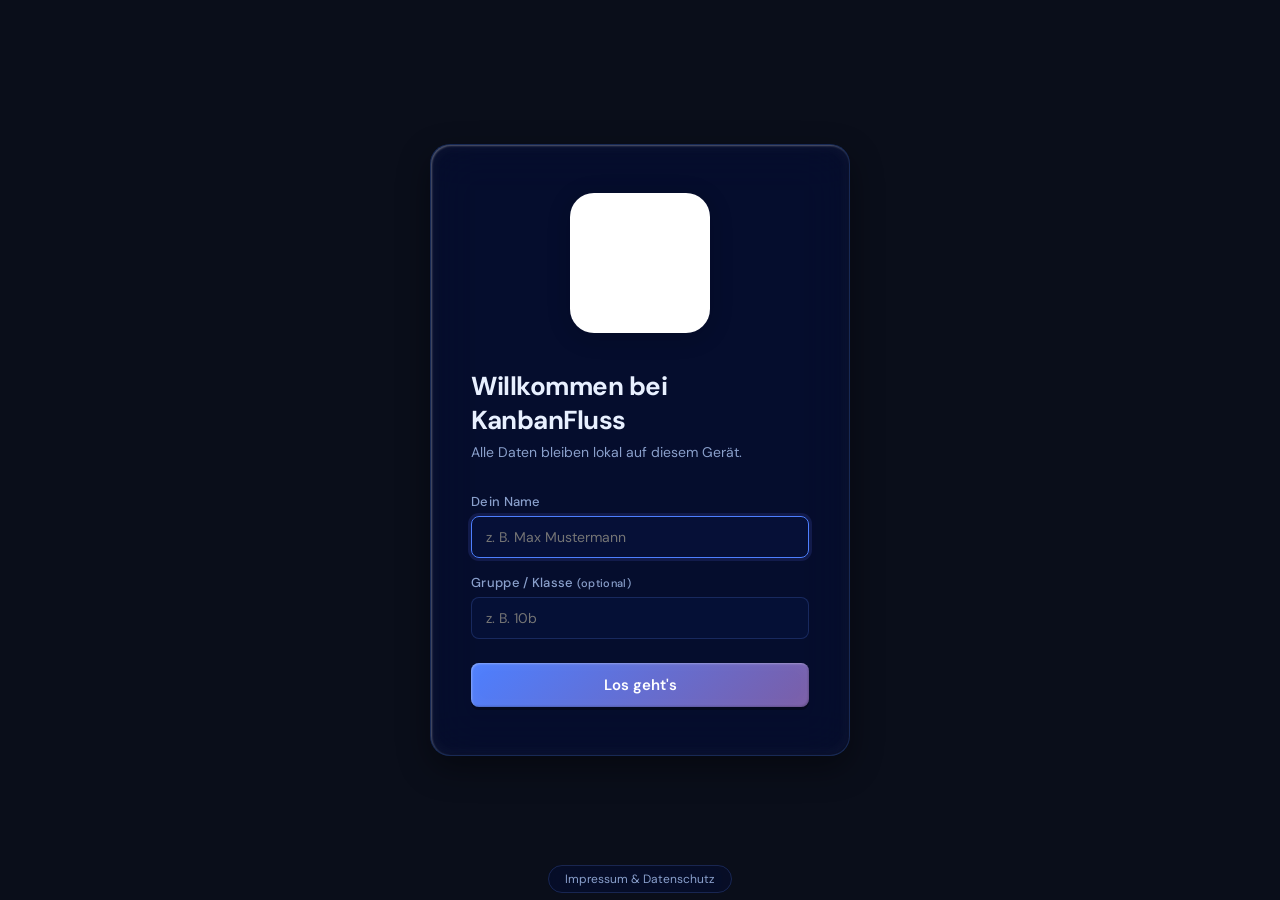
==== app.html @ 45185123 "Sidebar: INI herunterladen Button für Lehrer Löst das Problem dass der Download aus dem Firebase-Mod" ====
<!DOCTYPE html>
<html lang="de">
<head>
  <meta charset="UTF-8" />
  <meta name="viewport" content="width=device-width, initial-scale=1.0, maximum-scale=1.0, user-scalable=no"/>
  <title>KanbanFluss - Board</title>

  <link rel="icon" type="image/png" href="images/logo.png"/>
  
  <script src="fonts/lucide.min.js"></script>

  <link rel="stylesheet" href="style.css?v=15" />

<link rel="manifest" href="manifest.json">
  <meta name="theme-color" content="#0a0e1a">
  <meta name="mobile-web-app-capable" content="yes"> <meta name="apple-mobile-web-app-capable" content="yes"> <meta name="apple-mobile-web-app-status-bar-style" content="black-translucent">
  <meta name="apple-mobile-web-app-title" content="Kanban">
  <link rel="apple-touch-icon" href="images/logo.png">
  <script>
    if ('serviceWorker' in navigator) {
      window.addEventListener('load', () => {
        navigator.serviceWorker.register('sw.js').catch(err => console.log('SW Error:', err));
      });
    }
  </script>

</head>
  
<body>

<div id="bg-layer"></div>
<div id="bg-overlay"></div>

<div id="loading-screen" class="loading">
  <div class="spinner"></div>
  <span>Wird geladen…</span>
</div>

<!-- ── SCHÜLER-LOGIN-SCREEN ───────────────────────────── -->
<div id="student-auth-screen" style="display:none; position:fixed; inset:0; background:var(--bg-body); z-index:900; align-items:center; justify-content:center; padding:20px;">
  <div class="auth-box" style="max-width:420px;">
    <div class="auth-logo">
      <div style="background:#ffffff; border-radius:24px; width:100px; height:100px; display:flex; align-items:center; justify-content:center; box-shadow:0 4px 24px rgba(0,0,0,0.15);">
        <img src="images/logo.png" style="width:78px; height:78px; object-fit:contain;" alt="KanbanFluss" onerror="this.style.display='none';"/>
      </div>
    </div>

    <!-- Schritt 1: INI-Datei hochladen -->
    <div id="student-step-teacher" style="display:none;">
      <div class="auth-title" style="font-size:20px;">Lehrer-Datei laden</div>
      <div class="auth-subtitle" style="margin-bottom:20px;">Dein Lehrer hat dir eine <strong>.ini-Datei</strong> gegeben. Lade sie hier hoch:</div>
      <input type="file" id="ini-file-input" accept=".ini,.json" style="display:none;" onchange="loadIniFromFile(event)"/>
      <button class="btn btn-primary" onclick="document.getElementById('ini-file-input').click()" style="width:100%; padding:14px; font-size:15px;">
        📂 INI-Datei auswählen
      </button>
      <div id="ini-load-error" style="color:#ef4444; font-size:13px; margin-top:12px; min-height:18px;"></div>
      <div style="font-size:12px; color:var(--text-muted); margin-top:16px; line-height:1.5; text-align:center;">
        Noch keine INI-Datei? Bitte deinen Lehrer, eine zu erstellen.
      </div>
    </div>

    <!-- Schritt 2: Name + Passwort -->
    <div id="student-step-register" style="display:none;">
      <div class="auth-title" style="font-size:20px;">Anmelden</div>
      <div style="font-size:13px; color:var(--text-muted); margin-bottom:4px;">Lehrer: <strong id="student-teacher-label" style="color:var(--text);"></strong></div>
      <input type="hidden" id="student-teacher-hidden"/>
      <div style="background:rgba(239,68,68,0.1); border:1px solid rgba(239,68,68,0.3); border-radius:8px; padding:10px 12px; font-size:12px; color:#ef4444; margin:12px 0; line-height:1.5;">
        ⚠️ <strong>Merke dir dein Passwort!</strong> Ohne es kannst du deine gespeicherten Daten nicht mehr öffnen.
      </div>
      <div class="form-group">
        <label>Dein Name</label>
        <input type="text" id="student-reg-name" placeholder="Vor- und Nachname" autocomplete="name"/>
      </div>
      <div class="form-group">
        <label>Passwort wählen</label>
        <input type="password" id="student-reg-pw" placeholder="Mindestens 4 Zeichen"/>
      </div>
      <div class="form-group">
        <label>Passwort bestätigen</label>
        <input type="password" id="student-reg-pw2" placeholder="Passwort wiederholen"/>
      </div>
      <div id="student-reg-error" style="color:#ef4444; font-size:13px; min-height:18px; margin-bottom:8px;"></div>
      <button id="student-reg-submit" class="btn btn-primary" onclick="submitStudentRegister()" style="width:100%;">Anmelden</button>
      <button class="btn" onclick="showTeacherSelection ? showTeacherSelection() : location.reload()" style="width:100%; margin-top:8px; background:transparent; border:1px solid var(--border);">← Anderen Lehrer wählen</button>
    </div>

    <!-- Schritt 3: Wiederkehrender Schüler -->
    <div id="student-step-login" style="display:none;">
      <div class="auth-title" style="font-size:20px;">Willkommen zurück!</div>
      <div style="font-size:14px; color:var(--text); margin-bottom:4px;">👤 <strong id="student-login-username"></strong></div>
      <div style="font-size:13px; color:var(--text-muted); margin-bottom:16px;">Lehrer: <strong id="student-login-teacher" style="color:var(--text);"></strong></div>
      <div class="form-group">
        <label>Dein Passwort</label>
        <input type="password" id="student-login-pw" placeholder="Passwort eingeben"/>
      </div>
      <div id="student-login-error" style="color:#ef4444; font-size:13px; min-height:18px; margin-bottom:8px;"></div>
      <button id="student-login-submit" class="btn btn-primary" onclick="submitStudentLogin()" style="width:100%;">Anmelden</button>
      <button class="btn" onclick="resetStudentAuth()" style="width:100%; margin-top:8px; background:transparent; border:1px solid var(--border); font-size:12px; opacity:0.7;">Anderen Lehrer wählen / Neu anmelden</button>
    </div>
  </div>
</div>

<!-- ── PROFIL-EINGABE LEHRER (erster Start) ──────────── -->
<div id="auth-screen" style="display:none;">
  <div class="auth-box">
    <div class="auth-logo">
      <div style="background:#ffffff; border-radius:24px; width:140px; height:140px; display:flex; align-items:center; justify-content:center; box-shadow:0 4px 24px rgba(0,0,0,0.15);">
        <img src="images/logo.png" style="width:110px; height:110px; object-fit:contain;" alt="KanbanFluss" onerror="this.style.display='none';"/>
      </div>
    </div>
    <div class="auth-title">Willkommen bei KanbanFluss</div>
    <div class="auth-subtitle">Alle Daten bleiben lokal auf diesem Gerät.</div>
    <div class="error-msg" id="profile-error"></div>
    <div class="form-group">
      <label>Dein Name</label>
      <input type="text" id="profile-name" placeholder="z. B. Max Mustermann" autocomplete="name"/>
    </div>
    <div class="form-group">
      <label>Gruppe / Klasse <span style="color:var(--text-muted); font-size:11px;">(optional)</span></label>
      <input type="text" id="profile-group" placeholder="z. B. 10b"/>
    </div>
    <button class="btn btn-primary" onclick="saveProfile()" style="width:100%; margin-top:8px;">Los geht's</button>
  </div>
</div>

<div id="app-screen">
  <div class="sidebar-backdrop" id="sidebar-backdrop" onclick="closeSidebar()"></div>


  <div class="main-layout">
    <div class="sidebar" id="sidebar-el">
      <div class="sidebar-grip" id="sidebar-grip" onclick="toggleSidebar()" title="Sidebar ein-/ausblenden">
        <svg xmlns="http://www.w3.org/2000/svg" width="10" height="24" viewBox="0 0 10 24">
          <circle cx="5" cy="6" r="1.5" fill="rgba(80,100,160,0.7)"/>
          <circle cx="5" cy="12" r="1.5" fill="rgba(80,100,160,0.7)"/>
          <circle cx="5" cy="18" r="1.5" fill="rgba(80,100,160,0.7)"/>
        </svg>
      </div>

      <div class="sidebar-header">
  <div class="logo-section">
    <div class="logo-wrapper">
      <img src="images/logo.png" alt="Logo" onerror="this.style.display='none';"/>
    </div>
    <span class="sidebar-brand">KanbanFluss</span>
  </div>
  
  <div id="user-sidebar-info" onclick="openProfileEdit()" style="cursor: pointer; display: flex; align-items: center; gap: 10px; padding: 6px 8px; border-radius: 6px; transition: background 0.2s;" onmouseover="this.style.backgroundColor='var(--bg-hover)'" onmouseout="this.style.backgroundColor='transparent'">
  
  <i class="icon-user user-icon" style="flex-shrink: 0; font-size: 16px;"></i>
  
  <div style="display: flex; flex-direction: column; overflow: hidden; flex-grow: 1;">
    <span id="user-name-display" style="font-weight: 600; white-space: nowrap; overflow: hidden; text-overflow: ellipsis;">Lädt...</span>
    <span style="font-size: 11px; color: var(--text-muted); margin-top: 2px;">
      Gruppe: <span id="sidebar-user-group">...</span>
    </span>
    <span id="sidebar-role-badge" style="display:inline-block; margin-top:3px; font-size:10px; font-weight:700; letter-spacing:0.04em; padding:1px 7px; border-radius:20px; background:rgba(99,102,241,0.2); color:#818cf8; border:1px solid rgba(99,102,241,0.35);">Lehrkraft</span>
  </div>

  <i class="icon-edit" style="color: var(--text-muted); flex-shrink: 0; font-size: 12px;"></i>

</div>
</div>
      
      <div class="sidebar-boards-area">
        <div class="sidebar-section">
          <div class="sidebar-label">Meine Boards</div>
          <div id="boards-list"></div>
          <button class="btn-new-board" onclick="showNewBoard()">
            <svg xmlns="http://www.w3.org/2000/svg" width="14" height="14" viewBox="0 0 24 24" fill="none" stroke="currentColor" stroke-width="2" stroke-linecap="round" stroke-linejoin="round"><path d="M5 12h14"/><path d="M12 5v14"/></svg> Neues Board
          </button>
        </div>
      </div>

      <div class="sidebar-bottom">
        <div class="sidebar-divider-line"></div>
        <button class="sidebar-action-btn" onclick="toggleSettingsPanel()">
          <svg xmlns="http://www.w3.org/2000/svg" width="16" height="16" viewBox="0 0 24 24" fill="none" stroke="currentColor" stroke-width="2" stroke-linecap="round" stroke-linejoin="round"><rect width="18" height="18" x="3" y="3" rx="2"/><circle cx="9" cy="9" r="2"/><path d="m21 15-3.086-3.086a2 2 0 0 0-2.828 0L6 21"/></svg> Einstellungen
        </button>
        <button class="sidebar-action-btn" onclick="openHelp()">
          <svg xmlns="http://www.w3.org/2000/svg" width="16" height="16" viewBox="0 0 24 24" fill="none" stroke="currentColor" stroke-width="2" stroke-linecap="round" stroke-linejoin="round"><path d="M2 3h6a4 4 0 0 1 4 4v14a3 3 0 0 0-3-3H2z"/><path d="M22 3h-6a4 4 0 0 0-4 4v14a3 3 0 0 1 3-3h7z"/></svg> Hilfe
        </button>
        <button class="sidebar-action-btn" onclick="openAdminArea()" id="sidebar-admin-btn">
          <svg xmlns="http://www.w3.org/2000/svg" width="16" height="16" viewBox="0 0 24 24" fill="none" stroke="currentColor" stroke-width="2" stroke-linecap="round" stroke-linejoin="round"><path d="M20 13c0 5-3.5 7.5-7.66 8.95a1 1 0 0 1-.67-.01C7.5 20.5 4 18 4 13V6a1 1 0 0 1 1-1c2 0 4.5-1.2 6.24-2.72a1.17 1.17 0 0 1 1.52 0C14.51 3.81 17 5 19 5a1 1 0 0 1 1 1z"/></svg> Admin
        </button>
        <button class="sidebar-action-btn" onclick="document.getElementById('modal-create-ini').style.display='flex'" id="sidebar-ini-btn">
          🔑 Lehrer-INI erstellen
        </button>
        <button class="sidebar-action-btn" id="sidebar-load-ini-btn" onclick="loadTeacherIni()">
          📂 INI laden
        </button>
        <!-- Lehrer: Firebase-Aktionen -->
        <button class="sidebar-action-btn" id="sidebar-save-ini-btn" onclick="saveUpdatedIni()" style="display:none;">
          💾 INI herunterladen
        </button>
        <button class="sidebar-action-btn" id="sidebar-firebase-btn" onclick="document.getElementById('modal-firebase-login').style.display='flex'" style="display:none;">
          ☁️ Firebase verbinden
        </button>
        <button class="sidebar-action-btn" id="sidebar-get-boards-btn" onclick="loadStudentBoardsFromFirebase()" style="display:none;">
          📥 Schülerboards abrufen
        </button>
        <button class="sidebar-action-btn" id="sidebar-return-firebase-btn" onclick="returnBoardViaFirebase()" style="display:none;">
          📤 An Schüler zurückschicken
        </button>
        <button class="sidebar-action-btn" id="sidebar-return-to-student-btn" onclick="exportForStudent()" style="display:none;">
          💾 Als Datei zurückgeben
        </button>
        <!-- Schüler: Board senden -->
        <button class="sidebar-action-btn" id="sidebar-send-btn" onclick="sendBoardToTeacher()" style="display:none;">
          📤 An Lehrkraft senden
        </button>
        <div class="sidebar-divider-line"></div>
        <button class="sidebar-action-btn" onclick="openProfileEdit()">
          <svg xmlns="http://www.w3.org/2000/svg" width="16" height="16" viewBox="0 0 24 24" fill="none" stroke="currentColor" stroke-width="2" stroke-linecap="round" stroke-linejoin="round"><path d="M20 21v-2a4 4 0 0 0-4-4H8a4 4 0 0 0-4 4v2"/><circle cx="12" cy="7" r="4"/></svg> Profil bearbeiten
        </button>
        <button class="sidebar-action-btn" onclick="exportDataAsFile()">
          <svg xmlns="http://www.w3.org/2000/svg" width="16" height="16" viewBox="0 0 24 24" fill="none" stroke="currentColor" stroke-width="2" stroke-linecap="round" stroke-linejoin="round"><path d="M21 15v4a2 2 0 0 1-2 2H5a2 2 0 0 1-2-2v-4"/><polyline points="7 10 12 15 17 10"/><line x1="12" y1="15" x2="12" y2="3"/></svg> Speichern (.json)
        </button>
        <button class="sidebar-action-btn" onclick="document.getElementById('backup-file-input').click()" title="Backup wiederherstellen">
          <svg xmlns="http://www.w3.org/2000/svg" width="16" height="16" viewBox="0 0 24 24" fill="none" stroke="currentColor" stroke-width="2" stroke-linecap="round" stroke-linejoin="round"><path d="M21 15v4a2 2 0 0 1-2 2H5a2 2 0 0 1-2-2v-4"/><polyline points="17 8 12 3 7 8"/><line x1="12" y1="3" x2="12" y2="15"/></svg> Datei laden (.json)
        </button>
        <input type="file" id="backup-file-input" accept=".json,application/json" style="display:none;" onchange="importDataFromFile(event)"/>
        <div class="sidebar-divider-line"></div>
        <button class="sidebar-action-btn" id="sidebar-logout-btn" onclick="logoutUser()" style="color: var(--danger, #ef4444);">
          ← Abmelden
        </button>
      </div>
    </div>

    <div class="board-area" id="board-area">
      <div class="sidebar-grip" id="sidebar-grip" onclick="toggleSidebar()" title="Sidebar ein-/ausblenden">
        <svg xmlns="http://www.w3.org/2000/svg" width="10" height="24" viewBox="0 0 10 24">
          <circle cx="5" cy="6" r="1.5" fill="rgba(80,100,160,0.7)"/>
          <circle cx="5" cy="12" r="1.5" fill="rgba(80,100,160,0.7)"/>
          <circle cx="5" cy="18" r="1.5" fill="rgba(80,100,160,0.7)"/>
        </svg>
      </div>
      <div class="empty-state" id="empty-state">
        <div class="empty-icon">
          <img src="images/logo.png" alt="KanbanFluss" style="width:100%; height:100%; object-fit:contain;" onerror="this.style.display='none';"/>
        </div>
        <div class="empty-title">Willkommen bei KanbanFluss</div>
        <div class="empty-sub">Erstelle dein erstes Board und organisiere deine Aufgaben.</div>
        <button class="btn-create-first" onclick="showNewBoard()">Erstes Board erstellen</button>
      </div>
      <div id="board-content" style="display:none;">

        
       <div class="board-header" style="display:flex; align-items:center; gap:12px; flex-wrap:wrap;">
          <div class="board-title-display" id="board-title-display" onclick="editBoardName()" title="Klicken zum Bearbeiten"></div>
          <input type="text" id="board-title-input" class="board-title-input" style="display:none;" onblur="saveBoardName()" onkeydown="if(event.key === 'Enter') saveBoardName()" />

          <div style="flex:1;"></div>

        <button class="btn-circle" id="btn-aging-pause" onclick="toggleAgingPause()" data-tooltip="Aging pausieren">
  <i data-lucide="hourglass" id="aging-pause-icon" style="width:20px;height:20px;"></i>
</button>

         <button class="btn-circle" id="btn-undo" onclick="undoLastAction()" title="Nichts zum Rückgängigmachen">
  <svg xmlns="http://www.w3.org/2000/svg" width="20" height="20" viewBox="0 0 24 24" fill="none" stroke="currentColor" stroke-width="2" stroke-linecap="round" stroke-linejoin="round"><polyline points="1 4 1 10 7 10"/><path d="M3.51 15a9 9 0 1 0 2.13-9.36L1 10"/></svg>
</button>

          <button class="btn-circle" onclick="showAgenda()" data-tooltip="Agenda">
            <svg xmlns="http://www.w3.org/2000/svg" width="20" height="20" viewBox="0 0 24 24" fill="none" stroke="currentColor" stroke-width="2" stroke-linecap="round" stroke-linejoin="round"><rect width="18" height="18" x="3" y="4" rx="2"/><path d="M16 2v4"/><path d="M8 2v4"/><path d="M3 10h18"/><path d="M8 14h.01"/><path d="M12 14h.01"/><path d="M16 14h.01"/><path d="M8 18h.01"/><path d="M12 18h.01"/></svg>
          </button>
          
          <button class="btn-circle" onclick="showExport()" data-tooltip="Export">
            <svg xmlns="http://www.w3.org/2000/svg" width="20" height="20" viewBox="0 0 24 24" fill="none" stroke="currentColor" stroke-width="2" stroke-linecap="round" stroke-linejoin="round"><path d="M19 21H5a2 2 0 0 1-2-2V5a2 2 0 0 1 2-2h11l5 5v11a2 2 0 0 1-2 2z"/><polyline points="17 21 17 13 7 13 7 21"/><polyline points="7 3 7 8 15 8"/></svg>
          </button>
          
          <button class="btn-circle" onclick="showImport()" data-tooltip="Import">
  <i data-lucide="download"></i>
</button>
          
          <button class="btn-circle" onclick="showAiPrompt()" data-tooltip="KI-Assistent">
            <svg xmlns="http://www.w3.org/2000/svg" width="20" height="20" viewBox="0 0 24 24" fill="none" stroke="currentColor" stroke-width="2" stroke-linecap="round" stroke-linejoin="round"><path d="M12 8V4H8"/><rect width="16" height="12" x="4" y="8" rx="2"/><path d="M2 14h2"/><path d="M20 14h2"/><path d="M15 13v2"/><path d="M9 13v2"/></svg>
          </button>
        </div>

        
        <div class="columns-container" id="columns-container"></div>
      </div>
    </div>
  </div>
</div>

<div id="modal-new-board" class="modal-overlay" style="display:none;" onclick="closeModal('modal-new-board')">
  <div class="modal" onclick="event.stopPropagation()" style="max-width:480px;">
    <div style="display:flex; align-items:center; gap:8px; margin-bottom:24px;">
      <div class="wizard-step active" id="ws-1">1</div>
      <div class="wizard-line"></div>
      <div class="wizard-step" id="ws-2">2</div>
      <div class="wizard-line"></div>
      <div class="wizard-step" id="ws-3">3</div>
      <span style="margin-left:8px; font-size:13px; color:var(--text-muted);" id="wizard-label">Board benennen</span>
    </div>

    <div id="wizard-step-1">
      <div class="modal-title">Wie soll das Board heißen?</div>
      <div class="form-group" style="margin-top:16px;">
        <label>Board-Name</label>
        <input type="text" id="new-board-name" placeholder="z.B. Schulprojekt, Sprint 1, Privat…"/>
      </div>
      <div class="modal-actions">
        <button class="btn-sm btn-sm-ghost" onclick="closeModal('modal-new-board')">Abbrechen</button>
        <button class="btn-sm btn-sm-primary" onclick="wizardNext(2)">Weiter →</button>
      </div>
    </div>

    <div id="wizard-step-2" style="display:none;">
      <div class="modal-title">Wie viele Personen arbeiten mit?</div>
      <p style="font-size:13px; color:var(--text-muted); margin:8px 0 20px;">Das WIP-Limit wird automatisch berechnet.</p>
      <div class="member-count-grid" id="member-count-grid"></div>
      <div class="modal-actions">
        <button class="btn-sm btn-sm-ghost" onclick="wizardNext(1)">← Zurück</button>
        <button class="btn-sm btn-sm-primary" onclick="wizardNext(3)">Weiter →</button>
      </div>
    </div>

    <div id="wizard-step-3" style="display:none;">
      <div class="modal-title">Wie heißen die Teammitglieder?</div>
      <p style="font-size:13px; color:var(--text-muted); margin:8px 0 16px;">Nicknames oder Vornamen – wie ihr möchtet.</p>
      <div id="nickname-inputs"></div>
      <div class="modal-actions">
        <button class="btn-sm btn-sm-ghost" onclick="wizardNext(2)">← Zurück</button>
        <button class="btn-sm btn-sm-primary" onclick="createBoard()">Board erstellen ✓</button>
      </div>
    </div>
  </div>
</div>

<div id="modal-new-column" class="modal-overlay" style="display:none;" onclick="closeModal('modal-new-column')">
  <div class="modal" onclick="event.stopPropagation()">
    <div class="modal-title">Neue Spalte hinzufügen</div>
    <div class="form-group">
      <label>Spaltenname</label>
      <input type="text" id="new-column-name" placeholder="z.B. Offen, In Bearbeitung, Fertig…"/>
    </div>
    <div class="modal-actions">
      <button class="btn-sm btn-sm-ghost" onclick="closeModal('modal-new-column')">Abbrechen</button>
      <button class="btn-sm btn-sm-primary" onclick="createColumn()">Hinzufügen</button>
    </div>
  </div>
</div>

<div id="modal-edit-card" class="modal-overlay" style="display:none;" onclick="closeModal('modal-edit-card')">
  <div class="modal" onclick="event.stopPropagation()">
    <div class="modal-title">Karte bearbeiten</div>
    <input type="hidden" id="edit-card-id"/>
    <input type="hidden" id="edit-card-col"/>
    <div class="form-group">
      <label>Text</label>
      <textarea id="edit-card-text" class="add-card-textarea" rows="3"></textarea>
    </div>
    <div style="display:grid; grid-template-columns:1fr 1fr; gap:12px;">
      <div class="form-group">
        <label>Priorität</label>
        <select id="edit-card-priority" class="priority-select" style="width:100%">
          <option value="">Keine</option>
          <option value="hoch">🔴 Hoch</option>
          <option value="mittel">🟡 Mittel</option>
          <option value="niedrig">🟢 Niedrig</option>
        </select>
      </div>
      <div class="form-group">
        <label>Fälligkeitsdatum</label>
        <input type="date" id="edit-card-due" style="color-scheme:dark; width:100%;"/>
      </div>
    </div>
    <div class="form-group">
      <label>Zuweisen an</label>
      <select id="edit-card-assignee" class="priority-select" style="width:100%">
        <option value="">– Niemand –</option>
      </select>
    </div>
    <div class="modal-actions">
      <button class="btn-sm btn-sm-ghost" onclick="closeModal('modal-edit-card')">Abbrechen</button>
      <button class="btn-sm btn-sm-primary" onclick="saveEditCard()">Speichern</button>
    </div>
  </div>
</div>


  
<div id="modal-edit-board-meta" class="modal-overlay" style="display:none;" onclick="closeModal('modal-edit-board-meta')">
  <div class="modal" onclick="event.stopPropagation()">
    <div class="modal-title">Board-Einstellungen</div>
    
    <input type="hidden" id="edit-board-id" />

    <div class="form-group">
      <label>Board-Name</label>
      <input type="text" id="edit-board-name" style="width:100%; padding: 8px; border-radius: 4px; border: 1px solid var(--border); background: var(--bg-card); color: var(--text);" />
    </div>
    
    <div class="form-group">
      <label>Zugeordnete Lerngruppe (GroupID)</label>
      <input type="text" id="edit-board-group" style="width:100%; padding: 8px; border-radius: 4px; border: 1px solid var(--border); background: var(--bg-card); color: var(--text);" />
    </div>

    <div id="board-members-list" style="margin-bottom:12px;"></div>
    
    <div id="board-edit-error" style="color: #ef4444; font-size: 13px; margin-bottom: 10px;"></div>

    <div class="modal-actions">
      <button class="btn-sm btn-sm-ghost" onclick="closeModal('modal-edit-board-meta')">Abbrechen</button>
      <button class="btn-sm btn-sm-primary" onclick="saveBoardMeta()">Speichern</button>
    </div>
  </div>
</div>

<div id="modal-edit-profile" class="modal-overlay" style="display:none;" onclick="closeModal('modal-edit-profile')">
  <div class="modal" onclick="event.stopPropagation()">
    <div class="modal-title">Profil bearbeiten</div>
    
    <div class="form-group">
      <label>Name</label>
      <input type="text" id="profile-name" style="width:100%; padding: 8px; border-radius: 4px; border: 1px solid var(--border); background: var(--bg-card); color: var(--text);" />
    </div>
    
    <div class="form-group">
      <label>Lerngruppe (GroupID)</label>
      <input type="text" id="profile-group" style="width:100%; padding: 8px; border-radius: 4px; border: 1px solid var(--border); background: var(--bg-card); color: var(--text);" />
    </div>
    
    <div class="form-group">
      <label>E-Mail-Adresse (nicht änderbar)</label>
      <input type="email" id="profile-email" disabled style="width:100%; padding: 8px; border-radius: 4px; border: 1px solid var(--border); background: var(--bg-body); color: var(--text-muted); opacity: 0.7; cursor: not-allowed;" />
    </div>
    
    <div id="profile-error" style="color: #ef4444; font-size: 13px; margin-bottom: 10px;"></div>

    <div class="modal-actions">
      <button class="btn-sm btn-sm-ghost" onclick="closeModal('modal-edit-profile')">Abbrechen</button>
      <button class="btn-sm btn-sm-primary" onclick="saveProfile()">Speichern</button>
    </div>
  </div>
</div>
  
<div id="settings-panel" style="display:none;">
  <div class="settings-overlay" onclick="toggleSettingsPanel()"></div>
  <div class="settings-drawer">
    <div class="settings-header">
      <span class="settings-title" style="display:flex;align-items:center;gap:8px;">
        <svg xmlns="http://www.w3.org/2000/svg" width="16" height="16" viewBox="0 0 24 24" fill="none" stroke="currentColor" stroke-width="2" stroke-linecap="round" stroke-linejoin="round"><rect width="18" height="18" x="3" y="3" rx="2"/><circle cx="9" cy="9" r="2"/><path d="m21 15-3.086-3.086a2 2 0 0 0-2.828 0L6 21"/></svg> 
        Einstellungen
      </span>
      <button class="settings-close" onclick="toggleSettingsPanel()">✕</button>
    </div>

    <div class="settings-body">
      <div class="settings-label">Erscheinungsbild</div>
      <div style="display:flex; gap:10px; margin-bottom:20px;">
        <button id="btn-theme-dark" class="btn-sm btn-sm-primary" style="flex:1; display:flex; align-items:center; justify-content:center; gap:6px;" onclick="setTheme('dark')">
          <svg xmlns="http://www.w3.org/2000/svg" width="16" height="16" viewBox="0 0 24 24" fill="none" stroke="currentColor" stroke-width="2" stroke-linecap="round" stroke-linejoin="round"><path d="M12 3a6 6 0 0 0 9 9 9 9 0 1 1-9-9Z"/></svg> Dunkel
        </button>
        <button id="btn-theme-light" class="btn-sm btn-sm-ghost" style="flex:1; display:flex; align-items:center; justify-content:center; gap:6px;" onclick="setTheme('light')">
          <svg xmlns="http://www.w3.org/2000/svg" width="16" height="16" viewBox="0 0 24 24" fill="none" stroke="currentColor" stroke-width="2" stroke-linecap="round" stroke-linejoin="round"><circle cx="12" cy="12" r="4"/><path d="M12 2v2"/><path d="M12 20v2"/><path d="m4.93 4.93 1.41 1.41"/><path d="m17.66 17.66 1.41 1.41"/><path d="M2 12h2"/><path d="M20 12h2"/><path d="m6.34 17.66-1.41 1.41"/><path d="m19.07 4.93-1.41 1.41"/></svg> Hell
        </button>
      </div>

      <div class="settings-label">Panel-Transparenz</div>
      <div style="display:flex; align-items:center; gap:12px; margin-bottom:20px;">
        <span style="font-size:12px;color:var(--text-muted);">Transparent</span>
        <input type="range" id="overlay-slider" min="20" max="95" step="5" value="72" style="flex:1; accent-color: var(--accent); cursor:pointer;" oninput="setOverlay(this.value)"/>
        <span style="font-size:12px;color:var(--text-muted);">Undurchsichtig</span>
      </div>

      <div class="settings-label">Voreinstellungen</div>
      <div class="bg-presets" id="bg-presets">
        <div class="bg-preset active" data-bg="" style="background: linear-gradient(135deg,#0a0e1a,#1a2a6c);" onclick="setBg('')">
          <span>Standard</span>
        </div>
      </div>
      <div class="settings-label" style="margin-top:20px;" id="img-thumbnails-label">Hintergrundbilder (H1–H20)</div>
      <div class="bg-presets" id="custom-images-list"></div>
    </div>
  </div>
</div>
  
<div id="app-footer" style="position: fixed; bottom: 12px; left: 50%; transform: translateX(-50%); z-index: 10; pointer-events: none;">
  <span class="app-footer-pill">
    <a onclick="openLegal()" class="app-footer-link">Impressum &amp; Datenschutz</a>
  </span>
</div>

<div id="modal-legal" class="modal-overlay" style="display:none;" onclick="closeModal('modal-legal')">
  <div class="modal" onclick="event.stopPropagation()" style="max-width:620px; max-height:80vh; overflow-y:auto;">
    <div style="display:flex; gap:12px; margin-bottom:24px;">
      <button id="tab-impressum" class="btn-sm btn-sm-primary" onclick="showLegalTab('impressum')">Impressum</button>
      <button id="tab-datenschutz" class="btn-sm btn-sm-ghost" onclick="showLegalTab('datenschutz')">Datenschutzerklärung</button>
    </div>
    <div id="legal-impressum">
      <h2 style="font-size:18px; font-weight:700; margin-bottom:16px;">Impressum</h2>
      <p style="font-size:13px; line-height:1.7; color:var(--text-muted);">
        <strong style="color:var(--text);">Angaben gemäß § 5 TMG</strong><br><br>
        <strong style="color:var(--text);">Betreiber</strong><br>
        Claus Unterberg<br>
        c/o Gymnasium Thomaeum Kempen<br>
        Am Gymnasium 4<br>
        47906 Kempen<br><br>
        <strong style="color:var(--text);">Kontakt</strong><br>
        E-Mail: claus.unterberg@thomaeum.de<br><br>
        <strong style="color:var(--text);">Verantwortlich für den Inhalt nach § 55 Abs. 2 RStV</strong><br>
        Claus Unterberg, Am Gymnasium 4, 47906 Kempen<br><br>
        <strong style="color:var(--text);">Haftungsausschluss</strong><br>
        Die Inhalte dieser App wurden mit größtmöglicher Sorgfalt erstellt. Für die Richtigkeit, Vollständigkeit und Aktualität der Inhalte kann jedoch keine Gewähr übernommen werden. Als Diensteanbieter bin ich gemäß § 7 Abs.1 TMG für eigene Inhalte auf diesen Seiten nach den allgemeinen Gesetzen verantwortlich.<br><br>
        <strong style="color:var(--text);">Hosting</strong><br>
        Diese App wird über GitHub Pages (GitHub Inc., 88 Colin P Kelly Jr St, San Francisco, CA 94107, USA) bereitgestellt. Die Datenbankdienste werden über Google Firebase (Google Ireland Limited, Gordon House, Barrow Street, Dublin 4, Irland) betrieben.
      </p>
    </div>
    <div id="legal-datenschutz" style="display:none;">
      <h2 style="font-size:18px; font-weight:700; margin-bottom:16px;">Datenschutzerklärung</h2>
      <div style="font-size:13px; line-height:1.7; color:var(--text-muted);">
        <strong style="color:var(--text);">1. Verantwortlicher</strong><br>
        Claus Unterberg, Am Gymnasium 4, 47906 Kempen<br>
        E-Mail: claus.unterberg@thomaeum.de<br><br>

        <strong style="color:var(--text);">2. Erhobene Daten</strong><br>
        Bei der Registrierung und Nutzung dieser App werden folgende personenbezogene Daten erhoben und verarbeitet:<br>
        – Name (freiwillige Angabe bei der Registrierung)<br>
        – E-Mail-Adresse (erforderlich für die Registrierung)<br>
        – Von Nutzern erstellte Inhalte (Board-Namen, Kartentexte, Aufgaben)<br>
        – Zeitstempel der Erstellung und Bearbeitung von Inhalten<br><br>

        <strong style="color:var(--text);">3. Zweck der Datenverarbeitung</strong><br>
        Die erhobenen Daten werden ausschließlich zur Bereitstellung der Kanban-App-Funktionalität verwendet. Eine Weitergabe an Dritte erfolgt nicht, außer an die nachfolgend genannten Dienstleister.<br><br>

        <strong style="color:var(--text);">3a. Administrator-Zugriff</strong><br>
        Der Betreiber dieser App verfügt über einen passwortgeschützten Administrator-Bereich. Im Rahmen dieser Funktion hat der Administrator die technische Möglichkeit, <strong style="color:var(--text);">alle Boards und Aufgaben aller registrierten Nutzer einzusehen</strong>, unabhängig davon, welchem Nutzer diese Inhalte gehören. Dies dient ausschließlich der Verwaltung der Plattform sowie der Moderation von Inhalten. Eine darüber hinausgehende Nutzung oder Weitergabe dieser Daten findet nicht statt. Nutzer werden durch einen entsprechenden Hinweis im Nutzerhandbuch sowie in dieser Datenschutzerklärung über diese Möglichkeit informiert.<br><br>

        <strong style="color:var(--text);">4. Dienstleister und Datenübertragung</strong><br>
        <em style="color:var(--text);">Google Firebase (Authentifizierung und Datenbank)</em><br>
        Zur Benutzeranmeldung und Datenspeicherung wird Google Firebase verwendet. Anbieter ist Google Ireland Limited, Gordon House, Barrow Street, Dublin 4, Irland. Die Datenverarbeitung erfolgt auf Servern in der EU (Frankfurt). Google Firebase ist nach dem EU-US Data Privacy Framework zertifiziert. Weitere Informationen: <a href="https://firebase.google.com/support/privacy" target="_blank" style="color:var(--accent);">firebase.google.com/support/privacy</a><br><br>
        <em style="color:var(--text);">GitHub Pages (Hosting)</em><br>
        Das Hosting erfolgt über GitHub Pages (GitHub Inc., San Francisco, USA). GitHub kann dabei technische Zugriffsdaten (IP-Adresse, Zeitpunkt des Zugriffs) erfassen. Weitere Informationen: <a href="https://docs.github.com/en/pages/getting-started-with-github-pages/about-github-pages#data-collection" target="_blank" style="color:var(--accent);">GitHub Pages Datenschutz</a><br><br>

        <strong style="color:var(--text);">5. Speicherdauer</strong><br>
        Personenbezogene Daten werden gespeichert, solange ein Nutzerkonto besteht. Nach Löschung des Kontos werden alle zugehörigen Daten innerhalb von 30 Tagen entfernt.<br><br>

        <strong style="color:var(--text);">6. Rechte der betroffenen Personen</strong><br>
        Gemäß DSGVO haben Nutzer folgende Rechte:<br>
        – Recht auf Auskunft (Art. 15 DSGVO)<br>
        – Recht auf Berichtigung (Art. 16 DSGVO)<br>
        – Recht auf Löschung (Art. 17 DSGVO)<br>
        – Recht auf Einschränkung der Verarbeitung (Art. 18 DSGVO)<br>
        – Recht auf Datenübertragbarkeit (Art. 20 DSGVO)<br>
        – Widerspruchsrecht (Art. 21 DSGVO)<br><br>
        Zur Ausübung dieser Rechte wende dich an: claus.unterberg@thomaeum.de<br><br>

        <strong style="color:var(--text);">7. Beschwerderecht</strong><br>
        Du hast das Recht, dich bei der zuständigen Aufsichtsbehörde zu beschweren. In NRW ist dies der Landesbeauftragte für Datenschutz und Informationsfreiheit (LDI NRW), Postfach 20 04 44, 40102 Düsseldorf.<br><br>

        <strong style="color:var(--text);">8. Cookies und lokale Speicherung</strong><br>
        Diese App verwendet keinen Cookies zu Tracking-Zwecken. Es wird ausschließlich der lokale Browserspeicher (localStorage) genutzt, um Benutzereinstellungen (Hintergrundbild, Transparenz) zu speichern. Diese Daten verlassen das Gerät nicht.<br><br>

        <strong style="color:var(--text);">Stand:</strong> März 2026
      </div>
    </div>
    <div class="modal-actions">
      <button class="btn-sm btn-sm-ghost" onclick="closeModal('modal-legal')">Schließen</button>
    </div>
  </div>
</div>

<div id="modal-help" class="modal-overlay" style="display:none;" onclick="closeModal('modal-help')">
  <div class="modal" onclick="event.stopPropagation()" style="max-width:660px; max-height:85vh; overflow-y:auto; position:relative;">
    
    <button class="btn-sm btn-sm-ghost" style="position:sticky; top:0; right:0; float:right; background:var(--bg-card); z-index:10;" onclick="closeModal('modal-help')">✕ Schließen</button>
    <div style="clear:both;"></div>

    <div id="help-content-container"></div>
    
  </div>
</div>

<div id="modal-admin-login" class="modal-overlay" style="display:none;" onclick="closeModal('modal-admin-login')">
  <div class="modal" onclick="event.stopPropagation()" style="max-width:400px; background:rgba(var(--panel-rgb),0.85); backdrop-filter:blur(28px); -webkit-backdrop-filter:blur(28px); border:1px solid rgba(100,160,255,0.25); box-shadow:0 8px 40px rgba(0,0,20,0.6);">
    <div style="text-align:center; margin-bottom:20px;">
      <div style="margin-bottom:12px; display:flex; justify-content:center;">
        <div style="background:var(--surface2);backdrop-filter:blur(12px);border:1px solid rgba(100,160,255,0.25);border-radius:16px;padding:16px;display:inline-flex;">
          <svg width="32" height="32" viewBox="0 0 24 24" fill="none" stroke="var(--text)" stroke-width="1.5" stroke-linecap="round" stroke-linejoin="round"><path d="M20 13c0 5-3.5 7.5-7.66 8.95a1 1 0 0 1-.67-.01C7.5 20.5 4 18 4 13V6a1 1 0 0 1 1-1c2 0 4.5-1.2 6.24-2.72a1.17 1.17 0 0 1 1.52 0C14.51 3.81 17 5 19 5a1 1 0 0 1 1 1z"/></svg>
        </div>
      </div>
      <div class="modal-title" style="margin-bottom:4px;">Administrator-Bereich</div>
      <div style="font-size:13px; color:var(--text-muted);">Bitte Admin-Passwort eingeben</div>
    </div>
    <div class="error-msg" id="admin-login-error"></div>
    <div class="form-group">
      <label>Admin-Passwort</label>
      <input type="password" id="admin-password-input" placeholder="••••••••"/>
    </div>
    <div class="modal-actions">
      <button class="btn-sm btn-sm-ghost" onclick="closeModal('modal-admin-login')">Abbrechen</button>
      <button class="btn-sm btn-sm-primary" onclick="doAdminLogin()">Einloggen</button>
    </div>
  </div>
</div>

<div id="modal-admin-setup" class="modal-overlay" style="display:none;" onclick="closeModal('modal-admin-setup')">
  <div class="modal" onclick="event.stopPropagation()" style="max-width:400px; background:rgba(var(--panel-rgb),0.85); backdrop-filter:blur(28px); -webkit-backdrop-filter:blur(28px); border:1px solid rgba(100,160,255,0.25); box-shadow:0 8px 40px rgba(0,0,20,0.6);">
    <div style="text-align:center; margin-bottom:20px;">
      <div style="margin-bottom:12px; display:flex; justify-content:center;">
        <div style="background:var(--surface2);backdrop-filter:blur(12px);border:1px solid rgba(100,160,255,0.25);border-radius:16px;padding:16px;display:inline-flex;">
          <svg width="32" height="32" viewBox="0 0 24 24" fill="none" stroke="var(--text)" stroke-width="1.5" stroke-linecap="round" stroke-linejoin="round"><rect width="18" height="11" x="3" y="11" rx="2"/><path d="M7 11V7a5 5 0 0 1 10 0v4"/></svg>
        </div>
      </div>
      <div class="modal-title" style="margin-bottom:4px;">Admin-Passwort festlegen</div>
      <div style="font-size:13px; color:var(--text-muted);">Noch kein Admin-Passwort gesetzt. Lege jetzt eines fest.</div>
    </div>
    <div class="form-group">
      <label>Neues Admin-Passwort</label>
      <input type="password" id="admin-setup-pw1" placeholder="Min. 6 Zeichen"/>
    </div>
    <div class="form-group">
      <label>Passwort wiederholen</label>
      <input type="password" id="admin-setup-pw2" placeholder="Wiederholen"/>
    </div>
    <div class="error-msg" id="admin-setup-error"></div>
    <div class="modal-actions">
      <button class="btn-sm btn-sm-ghost" onclick="closeModal('modal-admin-setup')">Abbrechen</button>
      <button class="btn-sm btn-sm-primary" onclick="doAdminSetup()">Passwort speichern</button>
    </div>
  </div>
</div>

<div id="admin-panel" style="display:none;">
  <div class="settings-overlay" onclick="closeAdminPanel()"></div>
  <div class="settings-drawer" style="width:420px;">
    
    <div class="settings-header">
      <span class="settings-title" style="display:flex;align-items:center;gap:8px;">
        <svg xmlns="http://www.w3.org/2000/svg" width="16" height="16" viewBox="0 0 24 24" fill="none" stroke="currentColor" stroke-width="2" stroke-linecap="round" stroke-linejoin="round"><path d="M20 13c0 5-3.5 7.5-7.66 8.95a1 1 0 0 1-.67-.01C7.5 20.5 4 18 4 13V6a1 1 0 0 1 1-1c2 0 4.5-1.2 6.24-2.72a1.17 1.17 0 0 1 1.52 0C14.51 3.81 17 5 19 5a1 1 0 0 1 1 1z"/></svg> 
        Admin-Bereich
      </span>
      <button class="settings-close" onclick="closeAdminPanel()">✕</button>
    </div>

    <div class="settings-body">
      
      <div id="superadmin-toggle-wrapper" style="display:none; align-items:center; background:rgba(77,127,255,0.1); padding:12px; border-radius:10px; margin-bottom:20px; border:1px solid var(--primary); justify-content:space-between; cursor:pointer;" onclick="const cb = document.getElementById('superadmin-mode-checkbox'); cb.checked = !cb.checked; updateSuperadminMode();">
        <div style="flex:1;">
          <div id="superadmin-status-text" style="font-size:13px; font-weight:700; color:var(--primary);">Superadmin-Modus: AUS</div>
          <div style="font-size:10px; opacity:0.6;">Zeigt alle Boards der Schule</div>
        </div>
        <div id="superadmin-switch-bg" style="position:relative; width:40px; height:22px; background:#333; border-radius:20px; border:1px solid rgba(255,255,255,0.1); transition:0.3s;">
          <input type="checkbox" id="superadmin-mode-checkbox" style="display:none;">
          <div id="superadmin-knob" style="position:absolute; width:16px; height:16px; background:white; border-radius:50%; top:2px; left:2px; transition:0.3s; box-shadow: 0 2px 4px rgba(0,0,0,0.4);"></div>
        </div>
      </div>
      <div id="admin-global-warning" style="display:none; background:rgba(245,158,11,0.1); border:1px solid rgba(245,158,11,0.4); padding:12px; border-radius:8px; margin-bottom:16px;">
        <div style="color:#f59e0b; font-weight:600; font-size:13px; margin-bottom:4px; display:flex; align-items:center; gap:6px;">
          <svg xmlns="http://www.w3.org/2000/svg" width="16" height="16" viewBox="0 0 24 24" fill="none" stroke="currentColor" stroke-width="2" stroke-linecap="round" stroke-linejoin="round"><path d="m21.73 18-8-14a2 2 0 0 0-3.48 0l-8 14A2 2 0 0 0 4 21h16a2 2 0 0 0 1.73-3Z"/><path d="M12 9v4"/><path d="M12 17h.01"/></svg>
          Benotung ausstehend
        </div>
        <div id="admin-global-warning-text" style="font-size:12px; color:var(--text-muted); line-height:1.5;"></div>
      </div>

      <div style="display:flex; flex-wrap:wrap; gap:6px; margin-bottom:20px;">
        <button id="admin-tab-group-btn" class="btn-sm btn-sm-primary" onclick="showAdminTab('group')">Gruppen-Boards</button>
        <button id="admin-tab-users-btn" class="btn-sm btn-sm-ghost" style="display:none;" onclick="showAdminTab('users')">Nutzer (Superadmin)</button>
        <button id="admin-tab-emails-btn" class="btn-sm btn-sm-ghost" style="display:none;" onclick="showAdminTab('emails')">System-Admins</button>
      </div>

      <div id="admin-tab-group">
        <div style="display:flex; justify-content:space-between; align-items:center; margin-bottom:12px;">
          <div class="settings-label" id="admin-current-group-label" style="margin:0;">Boards deiner Gruppe</div>
          <button class="btn-sm btn-sm-primary" onclick="toggleInviteBox()" style="display:flex; align-items:center; gap:5px; padding:4px 8px; font-size:11px;">
            <i data-lucide="share-2" style="width:12px;height:12px;"></i> Einladen
          </button>
        </div>
        <div id="admin-invite-box" style="display:none; background:rgba(77,127,255,0.1); border:1px solid var(--accent); padding:10px; border-radius:8px; margin-bottom:16px;">
          <div style="font-size:10px; font-weight:700; color:var(--text-muted); margin-bottom:6px; text-transform:uppercase;">Link für deine Schüler:</div>
          <div style="display:flex; gap:6px;">
            <input type="text" id="admin-invite-url-field" readonly class="settings-input" style="flex:1; font-size:11px; height:28px; background:rgba(0,0,0,0.2);">
            <button class="btn-sm btn-sm-primary" onclick="copyAdminInvite()" style="height:28px; font-size:11px;">Kopieren</button>
          </div>
        </div>
        <div id="admin-group-boards-list"></div>
      </div>

      <div id="admin-tab-users" style="display:none;">
        <div class="settings-label">Alle registrierten Nutzer & Boards</div>
        <div id="admin-users-list"></div>
        <div style="margin-top: 32px; padding-top: 16px; border-top: 1px solid var(--border); text-align: center;">
          <button class="btn-sm btn-sm-ghost" style="color: #ef4444;" onclick="deleteGuestBoards()">
              Gast-Boards bereinigen
          </button>
        </div>
      </div>

      <div id="admin-tab-emails" style="display:none;">
        <div class="settings-label">Admin-Berechtigungen</div>
        <div id="admin-emails-list" style="margin-bottom:16px;"></div>
        <div style="display:flex; gap:8px;">
          <input type="email" id="admin-new-email" class="settings-input" style="flex:1;" placeholder="neue@email.de"/>
          <button class="btn-sm btn-sm-primary" onclick="addAdminEmail()">＋</button>
        </div>
      </div>

    </div> 
  </div> 
</div>


<div id="modal-wip" class="modal-overlay" style="display:none;" onclick="closeModal('modal-wip')">
  <div class="modal" onclick="event.stopPropagation()">
    <div class="modal-title">WIP-Limit festlegen</div>
    <input type="hidden" id="wip-col-id"/>
    <div class="form-group">
      <label>Maximale Kartenanzahl (0 = kein Limit)</label>
      <input type="number" id="wip-limit-input" min="0" max="99" placeholder="z.B. 3"/>
    </div>
    <div class="modal-actions">
      <button class="btn-sm btn-sm-ghost" onclick="closeModal('modal-wip')">Abbrechen</button>
      <button class="btn-sm btn-sm-primary" onclick="saveWipLimit()">Speichern</button>
    </div>
  </div>
</div>

<div id="modal-ai-prompt" class="modal-overlay" style="display:none;" onclick="closeModal('modal-ai-prompt')">
  <div class="modal" onclick="event.stopPropagation()" style="max-width:680px; max-height:90vh; display:flex; flex-direction:column;">
    <div style="display:flex; align-items:center; justify-content:space-between; margin-bottom:8px; flex-shrink:0;">
      <div class="modal-title" style="display:flex; align-items:center; gap:10px; margin-bottom:0;">
        <svg xmlns="http://www.w3.org/2000/svg" width="18" height="18" viewBox="0 0 24 24" fill="none" stroke="currentColor" stroke-width="2" stroke-linecap="round" stroke-linejoin="round"><path d="m12 3-1.912 5.813a2 2 0 0 1-1.275 1.275L3 12l5.813 1.912a2 2 0 0 1 1.275 1.275L12 21l1.912-5.813a2 2 0 0 1 1.275-1.275L21 12l-5.813-1.912a2 2 0 0 1-1.275-1.275L12 3Z"/></svg>
        KI-Assistent – Prompt
      </div>
      <div style="display:flex; gap:8px;">
        <button id="ai-prompt-copy-btn" class="btn-sm btn-sm-primary" onclick="copyAiPrompt()" style="display:flex; align-items:center; gap:6px;">Prompt kopieren</button>
        <button class="btn-sm btn-sm-ghost" onclick="closeModal('modal-ai-prompt')">✕ Schließen</button>
      </div>
    </div>
    <pre id="ai-prompt-content" style="flex: 1; overflow-y: auto; background: rgba(0,0,0,0.35); border: 1px solid var(--border); border-radius: 10px; padding: 18px 20px; font-family: 'DM Mono', 'Courier New', monospace; font-size: 12px; line-height: 1.75; color: var(--text); white-space: pre-wrap; word-break: break-word; margin: 0;"></pre>
  </div>
</div>

<div id="modal-import" class="modal-overlay" style="display:none;" onclick="closeModal('modal-import')">
  <div class="modal" onclick="event.stopPropagation()" style="max-width:660px; max-height:90vh; display:flex; flex-direction:column;">
    <div style="display:flex; align-items:center; justify-content:space-between; margin-bottom:6px; flex-shrink:0;">
      <div class="modal-title" style="display:flex; align-items:center; gap:10px; margin-bottom:0;">
        <svg xmlns="http://www.w3.org/2000/svg" width="18" height="18" viewBox="0 0 24 24" fill="none" stroke="currentColor" stroke-width="2" stroke-linecap="round" stroke-linejoin="round"><path d="M21 15v4a2 2 0 0 1-2 2H5a2 2 0 0 1-2-2v-4"/><polyline points="17 8 12 3 7 8"/><line x1="12" y1="3" x2="12" y2="15"/></svg>
        Board importieren
      </div>
      <button class="btn-sm btn-sm-ghost" onclick="closeModal('modal-import')">✕ Schließen</button>
    </div>
    <div style="flex:1; overflow-y:auto; display:flex; flex-direction:column; gap:12px; min-height:0;">
      <textarea id="import-textarea" style="flex-shrink: 0; height: 200px; background: rgba(0,0,0,0.35); border: 1px solid var(--border); border-radius: 10px; padding: 16px 18px; font-family: 'DM Mono', 'Courier New', monospace; font-size: 12px; line-height: 1.7; color: var(--text); resize: vertical; outline: none; width: 100%;" placeholder="Exportierten Board-Text hier einfügen…"></textarea>
      <div id="import-error" style="display:none; padding:10px 14px; border-radius:8px; border:1px solid rgba(240,82,82,0.3); background:rgba(240,82,82,0.08); font-size:12px; color:#f87171; flex-shrink:0;"></div>
      <div id="import-preview" style="display:none; padding:12px 16px; border-radius:10px; border:1px solid rgba(77,127,255,0.25); background:rgba(77,127,255,0.07); font-size:12px; color:var(--text-muted); line-height:1.8; flex-shrink:0;"></div>
    </div>
    <div style="display:flex; gap:10px; justify-content:flex-end; flex-shrink:0; margin-top:14px; padding-top:14px; border-top:1px solid var(--border);">
      <button class="btn-sm btn-sm-ghost" onclick="parseImportPreview()">Vorschau</button>
      <button id="import-confirm-btn" class="btn-sm btn-sm-primary" style="display:none;" onclick="confirmImport()">Jetzt importieren</button>
      <button class="btn-sm btn-sm-ghost" onclick="closeModal('modal-import')">Abbrechen</button>
    </div>
  </div>
</div>

<div id="modal-export" class="modal-overlay" style="display:none;" onclick="closeModal('modal-export')">
  <div class="modal" onclick="event.stopPropagation()" style="max-width:700px; max-height:90vh; display:flex; flex-direction:column;">
    <div style="display:flex; align-items:center; justify-content:space-between; margin-bottom:16px; flex-shrink:0;">
      <div class="modal-title" style="display:flex; align-items:center; gap:10px; margin-bottom:0;">
        <svg xmlns="http://www.w3.org/2000/svg" width="18" height="18" viewBox="0 0 24 24" fill="none" stroke="currentColor" stroke-width="2" stroke-linecap="round" stroke-linejoin="round"><path d="M21 15v4a2 2 0 0 1-2 2H5a2 2 0 0 1-2-2v-4"/><polyline points="7 10 12 15 17 10"/><line x1="12" y1="15" x2="12" y2="3"/></svg>
        Board-Export
      </div>
      <div style="display:flex; gap:8px;">
        <button id="export-copy-btn" class="btn-sm btn-sm-primary" onclick="copyExportToClipboard()" style="display:flex; align-items:center; gap:6px;">In Zwischenablage kopieren</button>
        <button class="btn-sm btn-sm-ghost" onclick="closeModal('modal-export')">✕ Schließen</button>
      </div>
    </div>
    <pre id="export-content" style="flex: 1; overflow-y: auto; background: rgba(0,0,0,0.35); border: 1px solid var(--border); border-radius: 10px; padding: 18px 20px; font-family: 'DM Mono', 'Courier New', monospace; font-size: 12.5px; line-height: 1.7; color: var(--text); white-space: pre-wrap; word-break: break-word; margin: 0;">Lade…</pre>
  </div>
</div>

<div id="modal-agenda" class="modal-overlay" style="display:none;" onclick="closeModal('modal-agenda')">
  <div class="modal" onclick="event.stopPropagation()" style="max-width:600px; max-height:85vh; display:flex; flex-direction:column;">
    <div style="display:flex; align-items:center; justify-content:space-between; margin-bottom:4px;">
      <div class="modal-title" style="display:flex; align-items:center; gap:10px; margin-bottom:0;">
        <svg xmlns="http://www.w3.org/2000/svg" width="18" height="18" viewBox="0 0 24 24" fill="none" stroke="currentColor" stroke-width="2" stroke-linecap="round" stroke-linejoin="round"><rect width="18" height="18" x="3" y="4" rx="2"/><path d="M16 2v4"/><path d="M8 2v4"/><path d="M3 10h18"/></svg>
        Agenda
      </div>
      <button class="btn-sm btn-sm-ghost" onclick="closeModal('modal-agenda')">✕ Schließen</button>
    </div>
    <div id="agenda-deadline" style="display:none; margin-bottom:16px; padding:12px 16px; border-radius:10px; border:1px solid rgba(16,185,129,0.3); background:rgba(16,185,129,0.06);">
      <div style="font-size:12px; color:var(--text-muted); margin-bottom:4px;">📅 Abgabetermin</div>
      <div id="agenda-deadline-date" style="font-size:14px; font-weight:600;"></div>
      <div id="agenda-deadline-countdown" style="font-size:12px; margin-top:2px;"></div>
    </div>
    <div id="agenda-list" style="display:flex; flex-direction:column; gap:8px; overflow-y:auto; flex:1;"></div>
  </div>
</div>

<div id="tour-overlay"></div>
<div id="tour-spotlight"></div>
<div id="tour-info">
  <div id="tour-text"></div>
  <div style="display: flex; justify-content: space-between; align-items: center; margin-top: 16px;">
    <button id="tour-skip-btn" class="btn-sm btn-sm-ghost" onclick="endTour()">Überspringen</button>
    <button id="tour-next-btn" class="btn-sm btn-sm-primary" onclick="nextTourStep()">Weiter →</button>
  </div>
</div>

<div id="modal-comments" class="modal-overlay" style="display:none;" onclick="closeModal('modal-comments')">
  <div class="modal" onclick="event.stopPropagation()" style="max-width: 400px; border-left: 5px solid #f59e0b;">
    <div style="display:flex; justify-content:space-between; align-items:center; margin-bottom:15px;">
      <h3 id="comments-card-title" style="margin:0; font-size:16px; display:flex; align-items:center; gap:8px;">Kommentare</h3>
      <button class="btn-sm btn-sm-ghost" onclick="closeModal('modal-comments')">✕</button>
    </div>
    <div id="comments-list" style="max-height: 350px; overflow-y: auto; margin-bottom: 16px; display: flex; flex-direction: column; gap: 10px;">
      </div>
    <div style="display: flex; gap: 8px; padding-top: 15px; border-top: 1px solid var(--border);">
      <input type="hidden" id="comments-card-id">
      <input type="hidden" id="comments-col-id">
      <input type="text" id="new-comment-input" class="settings-input" placeholder="Schreibe etwas..." style="flex: 1;" onkeydown="if(event.key==='Enter') addComment()">
      <button class="btn-sm btn-sm-primary" onclick="addComment()">Senden</button>
    </div>
  </div>
</div>

<div id="modal-dependencies" class="modal-overlay" style="display:none;" onclick="closeModal('modal-dependencies')">
  <div class="modal" onclick="event.stopPropagation()" style="max-width: 450px;">
    <div style="display:flex; justify-content:space-between; align-items:center; margin-bottom:15px;">
      <h3 style="margin:0; display:flex; align-items:center; gap:8px;">
        <i data-lucide="link" style="width:18px;height:18px;"></i> Voraussetzungen
      </h3>
      <button class="btn-sm btn-sm-ghost" onclick="closeModal('modal-dependencies')">✕</button>
    </div>
    
    <div id="dependencies-list" style="margin-bottom: 15px; display: flex; flex-direction: column; gap: 8px; max-height: 250px; overflow-y: auto;">
      </div>
    
    <div style="display: flex; gap: 8px; border-top: 1px solid var(--border); padding-top: 15px;">
      <select id="new-dependency-select" class="settings-input" style="flex:1; margin:0;"></select>
      <button class="btn-sm btn-sm-primary" onclick="addDependency()">Hinzufügen</button>
    </div>
    
    <input type="hidden" id="dep-card-id">
    <input type="hidden" id="dep-col-id">
  </div>
</div>

<div id="modal-journey" class="modal-overlay" style="display:none;" onclick="closeModal('modal-journey')">
  <div class="modal" onclick="event.stopPropagation()" style="max-width: 500px;">
    <div style="display:flex; justify-content:space-between; align-items:flex-start; margin-bottom:15px;">
      <div>
        <h3 style="margin:0;">Karten-Historie</h3>
        <div id="journey-card-title" style="font-size:12px; color:var(--text-muted); margin-top:4px;"></div>
      </div>
      <button class="btn-sm btn-sm-ghost" onclick="closeModal('modal-journey')">✕</button>
    </div>
    <div id="journey-timeline" style="max-height: 450px; overflow-y: auto; padding: 5px;">
      </div>
  </div>
</div>
  
<!-- ── PROFIL BEARBEITEN MODAL ─────────────────────── -->
<div id="modal-profile-edit" class="modal-overlay" style="display:none;" onclick="closeModal('modal-profile-edit')">
  <div class="modal" onclick="event.stopPropagation()" style="max-width:400px;">
    <div style="display:flex; justify-content:space-between; align-items:center; margin-bottom:18px;">
      <h3 style="margin:0;">Profil bearbeiten</h3>
      <button class="btn-sm btn-sm-ghost" onclick="closeModal('modal-profile-edit')">✕</button>
    </div>
    <div class="form-group">
      <label>Name</label>
      <input type="text" id="edit-profile-name" class="settings-input" style="width:100%;"/>
    </div>
    <div class="form-group" style="margin-top:12px;">
      <label>Gruppe / Klasse</label>
      <input type="text" id="edit-profile-group" class="settings-input" style="width:100%;"/>
    </div>
    <div style="display:flex; gap:8px; margin-top:18px; justify-content:flex-end;">
      <button class="btn-sm btn-sm-ghost" onclick="closeModal('modal-profile-edit')">Abbrechen</button>
      <button class="btn-sm btn-sm-primary" onclick="saveProfileEdit()">Speichern</button>
    </div>
  </div>
</div>

<!-- ── BOARD META MODAL ───────────────────────────── -->
<div id="modal-board-meta" class="modal-overlay" style="display:none;" onclick="closeModal('modal-board-meta')">
  <div class="modal" onclick="event.stopPropagation()" style="max-width:420px;">
    <div style="display:flex; justify-content:space-between; align-items:center; margin-bottom:18px;">
      <h3 style="margin:0;">Board bearbeiten</h3>
      <button class="btn-sm btn-sm-ghost" onclick="closeModal('modal-board-meta')">✕</button>
    </div>
    <input type="hidden" id="board-meta-id"/>
    <div class="form-group">
      <label>Board-Name</label>
      <input type="text" id="board-meta-name" class="settings-input" style="width:100%;"/>
    </div>
    <div class="form-group" style="margin-top:12px;">
      <label>Gruppe <span style="color:var(--text-muted); font-size:11px;">(optional)</span></label>
      <input type="text" id="board-meta-group" class="settings-input" style="width:100%;"/>
    </div>
    <div style="display:flex; gap:8px; margin-top:18px; justify-content:flex-end;">
      <button class="btn-sm btn-sm-ghost" onclick="closeModal('modal-board-meta')">Abbrechen</button>
      <button class="btn-sm btn-sm-primary" onclick="saveBoardMeta()">Speichern</button>
    </div>
  </div>
</div>

<!-- ── LEHRER: INI-DATEI ERSTELLEN ──────────────────────── -->
<div id="modal-create-ini" class="modal-overlay" style="display:none;">
  <div class="modal-box" style="max-width:420px;">
    <button class="modal-close-btn" onclick="closeModal('modal-create-ini')">✕</button>
    <div class="modal-title">🔑 Lehrer-INI-Datei erstellen</div>
    <div style="font-size:13px; color:var(--text-muted); margin-bottom:16px; line-height:1.5;">
      Erstellt ein Schlüsselpaar. Schüler können mit der INI-Datei ihre Daten für dich verschlüsseln.<br>
      Du öffnest Schülerdaten mit deinem Masterpasswort.
    </div>
    <div class="form-group">
      <label>Dein Name (erscheint für Schüler)</label>
      <input type="text" id="ini-teacher-name" class="settings-input" style="width:100%;" placeholder="z. B. Fr. Müller"/>
    </div>
    <div class="form-group" style="margin-top:12px;">
      <label>Masterpasswort</label>
      <input type="password" id="ini-master-pw" class="settings-input" style="width:100%;" placeholder="Mindestens 6 Zeichen"/>
    </div>
    <div class="form-group" style="margin-top:12px;">
      <label>Masterpasswort bestätigen</label>
      <input type="password" id="ini-master-pw2" class="settings-input" style="width:100%;" placeholder="Passwort wiederholen"/>
    </div>
    <div style="background:rgba(239,68,68,0.1); border:1px solid rgba(239,68,68,0.3); border-radius:8px; padding:10px 12px; font-size:12px; color:#ef4444; margin:12px 0; line-height:1.5;">
      ⚠️ <strong>Masterpasswort sicher aufbewahren!</strong> Ohne es können Schülerdaten nicht mehr entschlüsselt werden.
    </div>
    <div id="ini-create-error" style="color:#ef4444; font-size:13px; min-height:18px;"></div>
    <div style="display:flex; gap:8px; margin-top:16px; justify-content:flex-end;">
      <button class="btn-sm btn-sm-ghost" onclick="closeModal('modal-create-ini')">Abbrechen</button>
      <button id="ini-create-btn" class="btn-sm btn-sm-primary" onclick="createTeacherIniFile()">🔑 INI-Datei erstellen & speichern</button>
    </div>
  </div>
</div>

<!-- ── LEHRER: FIREBASE VERBINDEN ─────────────────────────── -->
<div id="modal-firebase-login" class="modal-overlay" style="display:none;">
  <div class="modal-box" style="max-width:400px;">
    <button class="modal-close-btn" onclick="closeModal('modal-firebase-login')">✕</button>
    <div class="modal-title">☁️ Firebase verbinden</div>
    <div style="font-size:13px; color:var(--text-muted); margin-bottom:16px; line-height:1.5;">
      Einmalige Verbindung mit Firebase für den Austausch mit Schülern.<br>
      Beim ersten Mal wird automatisch ein Konto erstellt.
    </div>
    <div class="form-group">
      <label>Deine E-Mail-Adresse</label>
      <input type="email" id="fb-teacher-email" class="settings-input" style="width:100%;" placeholder="name@schule.de"/>
    </div>
    <div class="form-group" style="margin-top:12px;">
      <label>Passwort</label>
      <input type="password" id="fb-teacher-pw" class="settings-input" style="width:100%;" placeholder="Firebase-Passwort"/>
    </div>
    <div id="fb-teacher-error" style="color:#ef4444; font-size:13px; min-height:18px; margin-top:8px;"></div>
    <div style="display:flex; gap:8px; margin-top:16px; justify-content:flex-end; flex-wrap:wrap;">
      <button class="btn-sm btn-sm-ghost" onclick="closeModal('modal-firebase-login')">Abbrechen</button>
      <button class="btn-sm btn-sm-ghost" onclick="saveUpdatedIni()" title="Aktuell geladene INI mit teacherID speichern" style="color:var(--accent);">INI aktualisieren</button>
      <button id="fb-login-btn" class="btn-sm btn-sm-primary" onclick="doFirebaseTeacherLogin()">Verbinden</button>
    </div>
  </div>
</div>

<!-- ── LEHRER: SCHÜLERBOARDS-LISTE ────────────────────────── -->
<div id="modal-student-boards" class="modal-overlay" style="display:none;">
  <div class="modal-box" style="max-width:480px;">
    <button class="modal-close-btn" onclick="closeModal('modal-student-boards')">✕</button>
    <div class="modal-title">📥 Eingereichte Boards</div>
    <div style="font-size:13px; color:var(--text-muted); margin-bottom:16px;">
      Wähle ein Board zum Laden. Es wird entschlüsselt und in die App geladen.
    </div>
    <div id="student-boards-list" style="display:flex; flex-direction:column; gap:8px;"></div>
    <div style="display:flex; justify-content:flex-end; margin-top:16px;">
      <button class="btn-sm btn-sm-ghost" onclick="closeModal('modal-student-boards')">Schließen</button>
    </div>
  </div>
</div>

<!-- ── CSS FÜR SCHÜLER-LOGIN ──────────────────────────── -->
<style>
  .ini-choice-btn {
    display: block; width: 100%; padding: 12px 16px;
    background: rgba(var(--accent-rgb, 77,127,255), 0.08);
    border: 1px solid rgba(var(--accent-rgb, 77,127,255), 0.25);
    border-radius: 10px; color: var(--text); font-size: 14px;
    font-weight: 500; cursor: pointer; text-align: left;
    transition: background 0.15s, border-color 0.15s;
  }
  .ini-choice-btn:hover {
    background: rgba(var(--accent-rgb, 77,127,255), 0.18);
    border-color: rgba(var(--accent-rgb, 77,127,255), 0.5);
  }
  #student-auth-screen .auth-box { width: 100%; }
</style>

<script type="module" src="app.js?v=42"></script>
<script>
  // Fehler beim Laden eines Moduls abfangen
  window.addEventListener('error', (e) => {
    const ls = document.getElementById('loading-screen');
    if (ls) ls.innerHTML = '<div style="color:#ef4444;font-size:14px;padding:24px;max-width:600px;text-align:left;"><strong>Startfehler:</strong><br>' + (e.message || e.type) + '<br><br><span style="font-size:12px;opacity:0.7;">Datei: ' + (e.filename||'?') + ' Zeile: ' + (e.lineno||'?') + '</span></div>';
  });
  window.addEventListener('unhandledrejection', (e) => {
    const ls = document.getElementById('loading-screen');
    if (ls) ls.innerHTML = '<div style="color:#ef4444;font-size:14px;padding:24px;max-width:600px;text-align:left;"><strong>Modul-Ladefehler:</strong><br>' + (e.reason?.message || String(e.reason)) + '</div>';
  });

  // App starten sobald alle Module geladen sind
  window.addEventListener('load', () => {
    if (typeof window.initApp === 'function') {
      window.initApp();
    } else {
      setTimeout(() => {
        if (typeof window.initApp === 'function') {
          window.initApp();
        } else {
          // Module konnten nicht geladen werden – Fehlermeldung anzeigen
          const ls = document.getElementById('loading-screen');
          if (ls) ls.innerHTML = '<div style="color:#ef4444;font-size:14px;padding:24px;max-width:600px;text-align:left;line-height:1.6;"><strong>⚠️ App konnte nicht starten.</strong><br><br>Mögliche Ursachen:<br>• Die App muss über einen lokalen Webserver geöffnet werden (nicht direkt als Datei).<br>• Öffne ein Terminal im App-Ordner und führe aus:<br><code style="background:rgba(0,0,0,0.3);padding:4px 8px;border-radius:4px;display:inline-block;margin-top:8px;">python3 -m http.server 8080</code><br>Dann im Browser: <code style="background:rgba(0,0,0,0.3);padding:4px 8px;border-radius:4px;">http://localhost:8080/app.html</code></div>';
        }
      }, 500);
    }
  });
</script>

</body>
</html>
---- style.css ----
/* --- LOKALE SCHRIFTARTEN --- */
@font-face { font-family: 'DM Sans'; font-style: normal; font-weight: 300; src: url('fonts/dm-sans-v17-latin-300.woff2') format('woff2'); }
@font-face { font-family: 'DM Sans'; font-style: normal; font-weight: 400; src: url('fonts/dm-sans-v17-latin-regular.woff2') format('woff2'); }
@font-face { font-family: 'DM Sans'; font-style: normal; font-weight: 500; src: url('fonts/dm-sans-v17-latin-500.woff2') format('woff2'); }
@font-face { font-family: 'DM Sans'; font-style: normal; font-weight: 600; src: url('fonts/dm-sans-v17-latin-600.woff2') format('woff2'); }
@font-face { font-family: 'DM Sans'; font-style: normal; font-weight: 700; src: url('fonts/dm-sans-v17-latin-700.woff2') format('woff2'); }

@font-face { font-family: 'DM Mono'; font-style: normal; font-weight: 400; src: url('fonts/dm-mono-v16-latin-regular.woff2') format('woff2'); }
@font-face { font-family: 'DM Mono'; font-style: normal; font-weight: 500; src: url('fonts/dm-mono-v16-latin-500.woff2') format('woff2'); }

@font-face { 
  font-family: 'Outfit'; 
  font-style: normal; 
  font-weight: 700; 
  src: url('fonts/outfit-v15-latin-700.woff2') format('woff2'); 
}

/* --- GRUNDLAGEN & THEME VARIABLEN --- */

*, *::before, *::after { box-sizing: border-box; margin: 0; padding: 0; }

:root {
  --bg:        #0a0e1a;
  --panel-rgb: 6, 14, 48;
  --surface:   rgba(8, 18, 55, 0.65);
  --surface2:  rgba(8, 20, 65, 0.55);
  --border:    rgba(100, 140, 255, 0.2);
  --accent:    #4d7fff;
  --accent2:   #7b5ea7;
  --danger:    #f05252;
  --success:   #10b981;
  --text:      #e8f0ff;
  --text-muted:#8aa0cc;
  --card-bg:   rgba(6, 15, 50, 0.60);
  --col-todo:  #4d7fff;
  --col-doing: #f59e0b;
  --col-done:  #10b981;
  --shadow:    0 8px 32px rgba(0,0,0,0.5);
  --radius:    24px;
  
  /* Verbesserter Apple-Glass-Effekt (Unschärfe + Farbsättigung) */
  --glass-blur: blur(18px) saturate(180%);
  --glass-border: 1px solid rgba(120,160,255,0.18);
  --scroll-thumb: rgba(255,255,255,0.2);

  /* Der neue, dicke Apple-Linseneffekt für Dark Mode */
  --highlight-edge: 
      inset 1px 1px 2px rgba(255, 255, 255, 0.3),
      inset -1px -1px 2px rgba(0, 0, 0, 0.2),
      inset 0 0 15px rgba(255, 255, 255, 0.05);
      
  --panel-3d: 0 12px 32px rgba(0,0,0,0.4), var(--highlight-edge);
  --card-3d: 0 4px 12px rgba(0,0,0,0.2), var(--highlight-edge);
  --btn-3d: 0 3px 0 rgba(0,0,0,0.3), var(--highlight-edge);
  --btn-3d-active: 0 0 0 rgba(0,0,0,0.3), var(--highlight-edge);
}

body.theme-light {
  --bg:        #f0f2f5;
  --panel-rgb: 255, 255, 255;
  --surface:   rgba(255, 255, 255, 0.85);
  --surface2:  rgba(240, 242, 245, 0.85);
  --border:    rgba(0, 0, 0, 0.15);
  --accent:    #2563eb;
  --accent2:   #7c3aed;
  --text:      #1e293b;
  --text-muted:#64748b;
  --card-bg:   rgba(255, 255, 255, 0.95);
  --scroll-thumb: rgba(0,0,0,0.2);

  /* Der neue, dicke Apple-Linseneffekt für Light Mode */
  --highlight-edge: 
      inset 1px 1px 2px rgba(255, 255, 255, 0.9),
      inset -1px -1px 2px rgba(0, 0, 0, 0.05),
      inset 0 0 15px rgba(255, 255, 255, 0.4);
      
  --panel-3d: 0 12px 32px rgba(0,0,0,0.1), var(--highlight-edge);
  --card-3d: 0 4px 12px rgba(0,0,0,0.05), var(--highlight-edge);
  --btn-3d: 0 3px 0 rgba(0,0,0,0.15), var(--highlight-edge);
  --btn-3d-active: 0 0 0 rgba(0,0,0,0.15), var(--highlight-edge);
}

/* ─── HINTERGRUND ────────────────────────── */
html, body {
  width: 100%;
  height: 100%;
  position: fixed; 
  overflow: hidden;
  overscroll-behavior: none;
  touch-action: none; 
}

body {
  font-family: 'DM Sans', sans-serif;
  color: var(--text);
}

#bg-layer {
  position: fixed;
  inset: 0;
  z-index: 0;
  background-color: var(--bg);
  background-image: none;
  background-size: cover;
  background-position: center center;
  background-repeat: no-repeat;
  transition: background-image 0.6s ease;
}

#bg-overlay {
  position: fixed;
  inset: 0;
  z-index: 1;
}

#auth-screen,
#app-screen {
  position: relative;
  z-index: 2;
}

/* --- AUTH --------------------------------------- */
#auth-screen {
  height: 100vh;
  overflow-y: auto;
  display: flex;
  align-items: center;
  justify-content: center;
}

.auth-box {
  background: rgba(var(--panel-rgb), 0.78);
  backdrop-filter: blur(24px) saturate(180%);
  -webkit-backdrop-filter: blur(24px) saturate(180%);
  border: 1px solid rgba(100,160,255,0.2);
  border-radius: 20px;
  padding: 48px 40px;
  width: 100%;
  max-width: 420px;
  box-shadow: var(--panel-3d); /* Nutzen der neuen 3D Variable */
  animation: fadeUp 0.5s ease;
}

@keyframes fadeUp {
  from { opacity:0; transform: translateY(24px); }
  to   { opacity:1; transform: translateY(0); }
}

@keyframes spin {
  from { transform: rotate(0deg); }
  to   { transform: rotate(360deg); }
}

.auth-logo {
  display: flex;
  flex-direction: column;
  align-items: center;
  gap: 16px;
  margin-bottom: 36px;
}

.auth-logo-icon {
  width: 80px; height: 80px;
  background: linear-gradient(135deg, var(--accent), var(--accent2));
  border-radius: 20px;
  display: flex; align-items: center; justify-content: center;
  font-size: 40px;
}

.auth-logo-text {
  font-size: 26px;
  font-weight: 700;
  letter-spacing: -0.5px;
}

.auth-title {
  font-size: 26px;
  font-weight: 700;
  letter-spacing: -0.5px;
  margin-bottom: 6px;
}

.auth-subtitle {
  color: var(--text-muted);
  font-size: 14px;
  margin-bottom: 32px;
}

.form-group {
  margin-bottom: 16px;
}

label {
  display: block;
  font-size: 13px;
  font-weight: 500;
  color: var(--text-muted);
  margin-bottom: 6px;
  letter-spacing: 0.3px;
}

input {
  width: 100%;
  background: var(--surface2);
  border: 1px solid var(--border);
  border-radius: 8px;
  padding: 11px 14px;
  color: var(--text);
  font-family: inherit;
  font-size: 14px;
  transition: border-color 0.2s, box-shadow 0.2s;
  outline: none;
}

input:focus {
  border-color: var(--accent);
  box-shadow: 0 0 0 3px rgba(92,110,248,0.15);
}

.btn {
  width: 100%;
  padding: 12px;
  border: none;
  border-radius: 8px;
  font-family: inherit;
  font-size: 15px;
  font-weight: 600;
  cursor: pointer;
  transition: all 0.2s;
  margin-top: 8px;
}

.btn-primary {
  background: linear-gradient(135deg, var(--accent), var(--accent2));
  color: #fff;
}

.btn-primary:hover { opacity: 0.9; transform: translateY(-1px); box-shadow: 0 6px 20px rgba(92,110,248,0.3); }
.btn-primary:active { transform: translateY(0); }

.btn-ghost {
  background: transparent;
  color: var(--accent);
  border: 1px solid var(--border);
  margin-top: 10px;
}

.btn-ghost:hover { background: var(--surface2); }

.auth-switch {
  text-align: center;
  margin-top: 20px;
  font-size: 14px;
  color: var(--text-muted);
}

.auth-switch a {
  color: var(--accent);
  cursor: pointer;
  text-decoration: none;
  font-weight: 500;
}

.auth-switch a:hover { text-decoration: underline; }

.error-msg {
  background: rgba(240,82,82,0.12);
  border: 1px solid rgba(240,82,82,0.3);
  color: #f87171;
  border-radius: 8px;
  padding: 10px 14px;
  font-size: 13px;
  margin-bottom: 16px;
  display: none;
}

.error-msg.show { display: block; animation: fadeUp 0.2s ease; }

.btn-google {
  width: 100%;
  padding: 11px;
  border: 1px solid var(--border);
  border-radius: 8px;
  background: var(--surface2);
  color: var(--text);
  font-family: inherit;
  font-size: 14px;
  font-weight: 500;
  cursor: pointer;
  display: flex;
  align-items: center;
  justify-content: center;
  gap: 10px;
  transition: all 0.2s;
  margin-bottom: 4px;
}
.btn-google:hover { background: var(--border); }

.divider {
  display: flex;
  align-items: center;
  gap: 12px;
  margin: 16px 0;
  color: var(--text-muted);
  font-size: 12px;
}
.divider::before, .divider::after {
  content: '';
  flex: 1;
  height: 1px;
  background: var(--border);
}

/* --- APP --------------------------------------- */
#app-screen { display: none; height: 100vh; overflow: hidden; flex-direction: column; }
#app-screen.visible { display: flex; }

/* Topbar */
.topbar {
  background: rgba(var(--panel-rgb), var(--panel-opacity, 0.72));
  backdrop-filter: blur(20px) saturate(180%);
  -webkit-backdrop-filter: blur(20px) saturate(180%);
  border-bottom: 1px solid rgba(100,160,255,0.15);
  padding: 0 24px;
  height: 60px;
  display: flex;
  align-items: center;
  justify-content: space-between;
  position: sticky;
  top: 0;
  z-index: 100;
}

.topbar-left {
  display: flex;
  align-items: center;
  gap: 12px;
}

.topbar-logo {
  width: 32px; height: 32px;
  background: linear-gradient(135deg, var(--accent), var(--accent2));
  border-radius: 8px;
  display: flex; align-items: center; justify-content: center;
  font-size: 16px;
}

.topbar-title {
  font-weight: 700;
  font-size: 16px;
  letter-spacing: -0.3px;
}

.topbar-right {
  display: flex;
  align-items: center;
  gap: 12px;
}

.user-pill {
  display: flex;
  align-items: center;
  gap: 8px;
  background: var(--surface2);
  border: 1px solid var(--border);
  border-radius: 20px;
  padding: 5px 12px 5px 5px;
  font-size: 13px;
}

.user-avatar {
  width: 26px; height: 26px;
  background: linear-gradient(135deg, var(--accent), var(--accent2));
  border-radius: 50%;
  display: flex; align-items: center; justify-content: center;
  font-size: 11px;
  font-weight: 700;
  color: #fff;
}

.btn-logout {
  background: transparent;
  border: 1px solid var(--border);
  border-radius: 8px;
  padding: 6px 14px;
  color: var(--text-muted);
  font-family: inherit;
  font-size: 13px;
  cursor: pointer;
  transition: all 0.2s;
}

.btn-logout:hover { color: var(--danger); border-color: var(--danger); background: rgba(240,82,82,0.07); }

/* Main Layout */
.main-layout {
  display: flex;
  flex: 1;
  min-height: 0;
  overflow: hidden;
}

/* Sidebar */
.sidebar {
  width: 260px;
  min-width: 260px;
  background: rgba(var(--panel-rgb), var(--panel-opacity, 0.75));
  backdrop-filter: blur(20px) saturate(180%);
  -webkit-backdrop-filter: blur(20px) saturate(180%);
  border-right: 1px solid rgba(100,160,255,0.15);
  display: flex;
  flex-direction: column;
  padding: 20px 0;
  overflow-y: auto;
  overflow-x: hidden;
  flex-shrink: 0;
  position: relative;
  transition: width 0.3s ease, min-width 0.3s ease, padding 0.3s ease, border 0.3s ease;
}
.sidebar.collapsed {
  width: 0 !important;
  min-width: 0 !important;
  padding: 0 !important;
  border-right: none !important;
}
.sidebar.collapsed ~ * #sidebar-grip,
.sidebar.collapsed + * #sidebar-grip {
  left: 0 !important;
}
.sidebar-grip {
  position: fixed;
  left: 260px;
  top: 50vh;
  transform: translateY(-50%);
  width: 12px;
  height: 48px;
  background: rgba(240, 242, 255, 0.92);
  border: 1px solid rgba(200,210,255,0.5);
  border-left: none;
  border-radius: 0 6px 6px 0;
  display: flex;
  align-items: center;
  justify-content: center;
  cursor: pointer;
  z-index: 150;
  transition: left 0.3s ease, background 0.2s;
  box-shadow: 2px 0 8px rgba(0,0,0,0.15);
}
.sidebar-grip:hover { background: rgba(255,255,255,1); }

.sidebar-section {
  padding: 0 16px;
  margin-bottom: 8px;
}

.sidebar-label {
  font-size: 11px;
  font-weight: 600;
  letter-spacing: 1px;
  text-transform: uppercase;
  color: var(--text-muted);
  padding: 0 8px;
  margin-bottom: 8px;
}

.board-item {
  display: flex;
  align-items: center;
  justify-content: space-between;
  padding: 9px 10px;
  border-radius: 8px;
  cursor: pointer;
  transition: background 0.15s;
  font-size: 14px;
  gap: 8px;
}

.board-item.active { background: rgba(92,110,248,0.15); color: var(--accent); }

.board-item-left {
  display: flex;
  align-items: center;
  gap: 8px;
  flex: 1;
  min-width: 0;
}

.board-dot {
  width: 8px; height: 8px;
  border-radius: 50%;
  background: var(--accent);
  flex-shrink: 0;
}

.board-name {
  white-space: nowrap;
  overflow: hidden;
  text-overflow: ellipsis;
}

.board-delete-btn {
  background: none;
  border: none;
  color: var(--text-muted);
  cursor: pointer;
  padding: 2px 4px;
  border-radius: 4px;
  font-size: 14px;
  /* Auf Handys/Tablets standardmäßig immer sichtbar, um den Doppelklick-Bug zu umgehen */
  opacity: 1; 
  transition: opacity 0.15s, color 0.15s;
  flex-shrink: 0;
}

/* Hover-Effekte GIBT ES NUR noch für Geräte mit echter Maus (PC/Mac) */
@media (hover: hover) {
  .board-delete-btn {
    opacity: 0; /* Auf dem PC sind sie zuerst unsichtbar... */
  }
  .board-item:hover { background: var(--surface2); }
  .board-item:hover .board-delete-btn { opacity: 1; } /* ...und erscheinen beim Hovern */
  .board-delete-btn:hover { color: var(--danger); }
}

.btn-new-board {
  display: flex;
  align-items: center;
  gap: 8px;
  padding: 9px 10px;
  border-radius: 8px;
  cursor: pointer;
  font-size: 14px;
  color: var(--text-muted);
  background: none;
  border: none;
  width: 100%;
  font-family: inherit;
  transition: all 0.15s;
  margin-top: 4px;
}

.btn-new-board:hover { background: var(--surface2); color: var(--accent); }

/* Board Area */
.board-area {
  flex: 1;
  min-height: 0;
  overflow-x: auto;
  overflow-y: auto;
  padding: 28px;
  padding-bottom: 80px;
  background: transparent;
}

.board-header {
  display: flex;
  align-items: center;
  gap: 16px;
  margin-bottom: 28px;
}

/* --- BOARD TITLE DISPLAY (HEADER) --- */

.board-title-display {
  /* Schrift & Text-Styling */
  font-family: 'Outfit', sans-serif;
  font-size: 24px;
  font-weight: 700;
  letter-spacing: -0.5px;
  color: var(--text);
  
  /* Glas-Effekt & Hintergrund */
  background: rgba(var(--panel-rgb), var(--panel-opacity, 0.72));
  backdrop-filter: blur(12px) saturate(180%);
  -webkit-backdrop-filter: blur(12px) saturate(180%);
  
  /* Rahmen & Form */
  border: 1px solid rgba(100, 160, 255, 0.18);
  border-radius: 10px;
  padding: 8px 18px;
  
  /* Interaktion & Layout */
  display: inline-block;
  cursor: pointer;
  transition: all 0.2s ease;
  
  /* iOS / Mobile Fixes */
  -webkit-tap-highlight-color: transparent;
  user-select: none;
}

/* --- HOVER-EFFEKT (NUR DESKTOP / MAUS) --- */
@media (hover: hover) {
  .board-title-display:hover {
    background: rgba(var(--panel-rgb), 0.9) !important;
    box-shadow: 0 8px 25px rgba(0, 0, 0, 0.3);
    border: 1px solid rgba(100, 160, 255, 0.4) !important;
    transform: translateY(-2px);
  }
}

/* --- ACTIVE-EFFEKT (TOUCH / MOBIL) --- */
@media (hover: none) {
  .board-title-display:active {
    background: rgba(var(--panel-rgb), 0.95);
    transform: scale(0.98);
    transition: transform 0.1s;
  }
}

/* --- ICON STYLING (LUCIDE ICONS LOKAL) --- */
.title-edit-icon {
  margin-left: 8px;
  width: 18px;
  height: 18px;
  vertical-align: middle;
  opacity: 0.6;
  transition: opacity 0.2s;
}

.board-title-display:hover .title-edit-icon {
  opacity: 1;
}


.columns-container {
  display: flex;
  gap: 20px;
  align-items: flex-start;
  min-height: 200px;
  padding-bottom: 60vh;
}

/* Column */
.column {
  background: rgba(var(--panel-rgb), var(--panel-opacity, 0.72));
  backdrop-filter: blur(18px) saturate(180%);
  -webkit-backdrop-filter: blur(18px) saturate(180%);
  border: 1px solid rgba(100,160,255,0.18);
  border-radius: var(--radius);
  width: 300px;
  min-width: 300px;
  display: flex;
  flex-direction: column;
  max-height: calc(100vh - 180px);
  box-shadow: var(--panel-3d); /* Nutzen der neuen 3D Variable */
}

.column-header {
  padding: 16px 16px 12px;
  display: flex;
  align-items: center;
  justify-content: space-between;
  border-bottom: 1px solid var(--border);
}

.column-title-row {
  display: flex;
  align-items: center;
  gap: 8px;
}

.column-dot {
  width: 10px; height: 10px;
  border-radius: 50%;
}

.column-title {
  font-weight: 600;
  font-size: 14px;
}

.column-count {
  background: var(--surface2);
  border-radius: 20px;
  padding: 2px 8px;
  font-size: 12px;
  color: var(--text-muted);
  font-family: 'DM Mono', monospace;
}

.column-actions {
  display: flex;
  gap: 4px;
}

.col-btn {
  background: none;
  border: none;
  color: var(--text-muted);
  cursor: pointer;
  padding: 4px 6px;
  border-radius: 6px;
  font-size: 16px;
  transition: all 0.15s;
}

.col-btn:hover { background: var(--surface2); color: var(--text); }

.cards-list {
  padding: 12px;
  display: flex;
  flex-direction: column;
  gap: 10px;
  overflow-y: auto;
  flex: 1;
}

.cards-list.drag-over {
  background: rgba(92,110,248,0.06);
  border-radius: 8px;
}

/* --- Card (Kombiniert & Bereinigt) --- */
.card {
  background: var(--surface);
  backdrop-filter: blur(10px) saturate(180%);
  -webkit-backdrop-filter: blur(10px) saturate(180%);
  border: 1px solid rgba(100,160,255,0.15);
  border-radius: 8px;
  padding: 14px;
  padding-top: 35px !important; 
  cursor: grab;
  transition: all 0.2s;
  position: relative;
  display: flex;
  flex-direction: column;
  -webkit-user-select: none;
  user-select: none;
  touch-action: manipulation;
  box-shadow: var(--card-3d);
}

.card:hover {
  border-color: var(--accent);
  box-shadow: 0 6px 16px rgba(92,110,248,0.2), var(--highlight-edge);
  transform: translateY(-2px);
}

.card.dragging {
  opacity: 0.4;
  cursor: grabbing;
}

/* --- CARD LABEL (NEU) --- */
.card-label {
  position: absolute;
  top: 10px;
  left: 14px;
  font-family: 'Outfit', sans-serif;
  font-size: 16px;
  font-weight: 800;
  color: var(--accent);
  opacity: 0.9;
  letter-spacing: 0.5px;
  z-index: 10;
}

.card-text {
  font-size: 14px;
  line-height: 1.5;
  word-break: break-word;
  white-space: pre-wrap;
}

.card-footer {
  display: flex;
  align-items: center;
  justify-content: space-between;
  margin-top: 10px;
}

.card-priority {
  font-size: 11px;
  font-weight: 600;
  letter-spacing: 0.5px;
  padding: 2px 8px;
  border-radius: 4px;
}

.priority-hoch   { background: rgba(240,82,82,0.15); color: #f87171; }
.priority-mittel { background: rgba(245,158,11,0.15); color: #fbbf24; }
.priority-niedrig{ background: rgba(16,185,129,0.15); color: #34d399; }

.card-actions {
  display: flex;
  gap: 4px;
  opacity: 0;
  transition: opacity 0.15s;
}

.card:hover .card-actions { opacity: 1; }

.card-btn {
  background: none;
  border: none;
  color: var(--text-muted);
  cursor: pointer;
  padding: 3px 5px;
  border-radius: 4px;
  font-size: 13px;
  transition: all 0.15s;
}

.card-btn:hover { background: var(--surface2); color: var(--text); }
.card-btn.delete:hover { color: var(--danger); }

/* Add card */
.add-card-form {
  padding: 0 12px 12px;
}

.add-card-textarea {
  width: 100%;
  background: var(--surface2);
  border: 1px solid var(--border);
  border-radius: 8px;
  padding: 10px 12px;
  color: var(--text);
  font-family: inherit;
  font-size: 13px;
  resize: none;
  outline: none;
  transition: border-color 0.2s;
  min-height: 70px;
}

.add-card-textarea:focus { border-color: var(--accent); }

.add-card-controls {
  display: flex;
  gap: 8px;
  margin-top: 8px;
  align-items: center;
}

.priority-select {
  background: var(--surface2);
  border: 1px solid var(--border);
  border-radius: 6px;
  padding: 6px 10px;
  color: var(--text);
  font-family: inherit;
  font-size: 12px;
  outline: none;
  cursor: pointer;
}

.btn-add-card {
  background: var(--accent);
  color: #fff;
  border: none;
  border-radius: 6px;
  padding: 6px 14px;
  font-family: inherit;
  font-size: 13px;
  font-weight: 600;
  cursor: pointer;
  transition: all 0.15s;
}

.btn-add-card:hover { opacity: 0.85; }

.btn-cancel-card {
  background: none;
  border: none;
  color: var(--text-muted);
  font-family: inherit;
  font-size: 13px;
  cursor: pointer;
  padding: 6px 8px;
  border-radius: 6px;
  transition: all 0.15s;
}

.btn-cancel-card:hover { color: var(--text); background: var(--surface2); }

.btn-show-add {
  display: flex;
  align-items: center;
  gap: 6px;
  padding: 8px 12px;
  background: none;
  border: 1px dashed var(--border);
  border-radius: 8px;
  color: var(--text-muted);
  font-family: inherit;
  font-size: 13px;
  cursor: pointer;
  width: calc(100% - 24px);
  margin: 0 12px 12px;
  transition: all 0.15s;
}

.btn-show-add:hover { border-color: var(--accent); color: var(--accent); background: rgba(92,110,248,0.05); }

/* Add column */
/* Theme-sicher: Nutzt nur deine dynamischen Variablen */
.add-column-btn {
  display: flex;
  align-items: center;
  gap: 10px;
  padding: 12px 20px;
  /* var(--surface2) passt sich automatisch dem hellen/dunklen Modus an */
  background: var(--surface2); 
  border: 2px dashed var(--border);
  border-radius: 12px;
  color: var(--text);
  cursor: pointer;
  transition: all 0.2s ease;
  opacity: 0.9;
  margin-left: 10px;
  flex-shrink: 0;
  font-weight: 500;
}

.add-column-btn:hover {
  /* Im Hover wird es minimal präsenter und kriegt deinen blauen Akzent */
  background: var(--surface); 
  border-color: var(--accent);
  color: var(--accent);
  opacity: 1;
}

/* Das Styling greift passend auf deine lokal gehosteten Lucide Icons zu */
.add-column-btn svg {
  transition: transform 0.2s ease;
}

.add-column-btn:hover svg {
  transform: scale(1.1);
}

/* Empty state */
.empty-state {
  flex: 1;
  display: flex;
  flex-direction: column;
  align-items: center;
  justify-content: center;
  color: var(--text-muted);
  gap: 16px;
  text-align: center;
  padding: 60px;
}

.empty-icon {
  width: 90px; height: 90px;
  background: #ffffff;
  border-radius: 20px;
  display: flex; align-items: center; justify-content: center;
  padding: 14px;
  box-shadow: 0 4px 20px rgba(0,0,0,0.2);
}
.empty-icon img { width: 100%; height: 100%; object-fit: contain; }
.empty-title { font-size: 20px; font-weight: 600; color: var(--text); }
.empty-sub { font-size: 14px; max-width: 320px; line-height: 1.6; }

.btn-create-first {
  background: linear-gradient(135deg, var(--accent), var(--accent2));
  color: #fff;
  border: none;
  border-radius: 8px;
  padding: 12px 24px;
  font-family: inherit;
  font-size: 14px;
  font-weight: 600;
  cursor: pointer;
  transition: all 0.2s;
  margin-top: 8px;
}

.btn-create-first:hover { opacity: 0.9; transform: translateY(-1px); }

/* Toast */
.toast {
  position: fixed;
  bottom: 24px;
  right: 24px;
  background: var(--surface);
  border: 1px solid var(--border);
  border-radius: 10px;
  padding: 12px 18px;
  font-size: 14px;
  box-shadow: var(--shadow);
  z-index: 300;
  animation: slideUp 0.3s ease;
  display: flex;
  align-items: center;
  gap: 8px;
}

@keyframes slideUp {
  from { opacity:0; transform: translateY(12px); }
  to   { opacity:1; transform: translateY(0); }
}

.toast.success { border-color: rgba(16,185,129,0.4); }
.toast.error   { border-color: rgba(240,82,82,0.4); }

/* Loading */
.loading {
  display: flex; align-items: center; justify-content: center;
  min-height: 100vh;
  font-size: 14px;
  color: var(--text-muted);
  gap: 12px;
}

.spinner {
  width: 20px; height: 20px;
  border: 2px solid var(--border);
  border-top-color: var(--accent);
  border-radius: 50%;
  animation: spin 0.7s linear infinite;
}

@keyframes spin { to { transform: rotate(360deg); } }

/* --- SETTINGS BUTTON --------------------------- */
.btn-settings {
  background: rgba(77,127,255,0.15);
  border: 1px solid rgba(100,160,255,0.2);
  border-radius: 8px;
  padding: 6px 12px;
  color: var(--text);
  font-size: 16px;
  cursor: pointer;
  transition: all 0.2s;
}
.btn-settings:hover { background: rgba(77,127,255,0.3); }

/* --- SETTINGS PANEL ----------------------------- */
.settings-overlay {
  position: fixed; inset: 0;
  background: rgba(0,0,0,0.4);
  backdrop-filter: blur(4px);
  z-index: 150;
}

.settings-drawer {
  position: fixed;
  top: 0; right: 0; bottom: 0;
  width: 320px;
  background: rgba(var(--panel-rgb), var(--panel-opacity, 0.90));
  backdrop-filter: blur(24px) saturate(180%);
  -webkit-backdrop-filter: blur(24px) saturate(180%);
  border-left: 1px solid var(--border);
  z-index: 151;
  display: flex;
  flex-direction: column;
  animation: slideInRight 0.25s ease;
  box-shadow: var(--panel-3d); /* Nutzen der neuen 3D Variable */
}

@keyframes slideInRight {
  from { transform: translateX(100%); }
  to   { transform: translateX(0); }
}

.settings-header {
  display: flex;
  align-items: center;
  justify-content: space-between;
  padding: 20px 20px 16px;
  border-bottom: 1px solid var(--border);
}

.settings-title { font-weight: 700; font-size: 16px; }

.settings-close {
  background: none; border: none;
  color: var(--text-muted); cursor: pointer;
  font-size: 18px; padding: 4px 8px;
  border-radius: 6px; transition: all 0.15s;
}
.settings-close:hover { color: var(--text); background: rgba(255,255,255,0.1); }

.settings-body { padding: 20px; overflow-y: auto; flex: 1; }

.settings-label {
  font-size: 11px;
  font-weight: 600;
  letter-spacing: 1px;
  text-transform: uppercase;
  color: var(--text-muted);
  margin-bottom: 10px;
}

.settings-hint {
  font-size: 12px;
  color: var(--text-muted);
  line-height: 1.5;
  margin-bottom: 12px;
}

.settings-hint code {
  background: rgba(77,127,255,0.15);
  padding: 1px 6px;
  border-radius: 4px;
  font-family: 'DM Mono', monospace;
  color: var(--accent);
}

.bg-presets {
  display: grid;
  grid-template-columns: 1fr 1fr;
  gap: 10px;
}

.bg-preset {
  border-radius: 10px;
  height: 70px;
  cursor: pointer;
  border: 2px solid transparent;
  transition: all 0.2s;
  display: flex;
  align-items: flex-end;
  padding: 6px 8px;
  font-size: 11px;
  font-weight: 600;
  color: #fff;
  text-shadow: 0 1px 4px rgba(0,0,0,0.8);
  background-size: cover;
  background-position: center;
  overflow: hidden;
  position: relative;
}

.bg-preset::after {
  content: '';
  position: absolute;
  inset: 0;
  background: rgba(0,0,0,0.2);
  border-radius: 8px;
}

.bg-preset span { position: relative; z-index: 1; }

.bg-preset:hover { border-color: var(--accent); transform: scale(1.03); }
.bg-preset.active { border-color: var(--accent); box-shadow: 0 0 0 2px rgba(77,127,255,0.4); }

.settings-input {
  flex: 1;
  background: rgba(10,20,60,0.6);
  border: 1px solid rgba(100,160,255,0.2);
  border-radius: 8px;
  padding: 8px 12px;
  color: var(--text);
  font-family: inherit;
  font-size: 13px;
  outline: none;
  width: 100%;
}
.settings-input:focus { border-color: var(--accent); }

/* --- AGING WARNING ---------------------------------- */
/* Standard (Dark Mode) */
.card.aging-warn {
  background: rgba(120, 30, 30, 0.55) !important;
  border-color: rgba(240,82,82,0.4) !important;
}
.card.aging-warn:hover {
  border-color: rgba(240,82,82,0.7) !important;
  box-shadow: 0 2px 12px rgba(240,82,82,0.2) !important;
}
.aging-badge {
  font-size: 11px;
  font-weight: 600;
  color: #f87171; 
  display: flex;
  align-items: center;
  gap: 4px;
  margin-top: 6px;
}

/* Anpassung für Light Mode */
body.theme-light .card.aging-warn {
  background: rgba(254, 226, 226, 0.8) !important; 
  border-color: rgba(239, 68, 68, 0.4) !important; 
}
body.theme-light .card.aging-warn:hover {
  border-color: rgba(220, 38, 38, 0.6) !important;
  box-shadow: 0 4px 12px rgba(239, 68, 68, 0.15) !important;
}
body.theme-light .aging-badge {
  color: #991b1b; 
}

/* --- SIDEBAR STRUKTUR ------------------------------- */
.sidebar-boards-area {
  flex: 1;
  overflow-y: auto;
  overflow-x: hidden;
  min-height: 0;
}
.sidebar-bottom {
  flex-shrink: 0;
  padding: 0 0 12px 0;
  padding-bottom: max(12px, env(safe-area-inset-bottom));
  display: flex;
  flex-direction: column;
  gap: 2px;
}
.sidebar-divider-line {
  height: 1px;
  background: rgba(100,160,255,0.12);
  margin: 8px 16px;
}
.sidebar-action-btn {
  display: flex;
  align-items: center;
  gap: 10px;
  padding: 9px 16px;
  background: none;
  border: none;
  color: var(--text-muted);
  font-family: inherit;
  font-size: 13px;
  cursor: pointer;
  width: 100%;
  text-align: left;
  border-radius: 8px;
  margin: 0 4px;
  width: calc(100% - 8px);
  transition: background 0.15s, color 0.15s;
}
.sidebar-action-btn:hover {
  background: rgba(77,127,255,0.1);
  color: var(--text);
}
.sidebar-logout:hover {
  color: var(--danger) !important;
  background: rgba(240,82,82,0.08) !important;
}
.sidebar-user {
  display: flex;
  align-items: center;
  gap: 8px;
  padding: 8px 16px;
  font-size: 13px;
  color: var(--text-muted);
}
.sidebar-username {
  white-space: nowrap;
  overflow: hidden;
  text-overflow: ellipsis;
  flex: 1;
}

/* --- ADMIN USER-SELECT ------------------------------ */
.admin-user-select-list {
  display: flex;
  flex-direction: column;
  gap: 6px;
  margin-bottom: 8px;
}
.admin-user-btn {
  display: flex;
  align-items: center;
  gap: 10px;
  padding: 10px 14px;
  background: rgba(10,20,60,0.4);
  border: 1px solid var(--border);
  border-radius: 10px;
  cursor: pointer;
  font-family: inherit;
  font-size: 13px;
  color: var(--text);
  text-align: left;
  transition: all 0.15s;
  width: 100%;
}
.admin-user-btn:hover {
  background: rgba(77,127,255,0.12);
  border-color: rgba(77,127,255,0.3);
}
.admin-back-btn {
  background: none;
  border: none;
  color: var(--accent);
  font-family: inherit;
  font-size: 13px;
  cursor: pointer;
  padding: 0;
  margin-bottom: 4px;
  display: flex;
  align-items: center;
  gap: 4px;
}
.admin-back-btn:hover { text-decoration: underline; }

/* --- SCROLLLEISTE ----------------------------------- */
::-webkit-scrollbar { width: 6px; height: 6px; }
::-webkit-scrollbar-track { background: transparent; }
::-webkit-scrollbar-thumb {
  background: var(--scroll-thumb);
  border-radius: 10px;
}
::-webkit-scrollbar-thumb:hover {
  background: var(--accent);
}
* { scrollbar-width: thin; scrollbar-color: var(--scroll-thumb) transparent; }

/* --- TOPBAR BUTTONS --------------------------------- */
.topbar-action-btn {
  display: flex;
  align-items: center;
  gap: 6px;
  background: rgba(255,255,255,0.07);
  border: 1px solid rgba(255,255,255,0.15);
  border-radius: 8px;
  padding: 6px 12px;
  color: rgba(220,230,255,0.85);
  font-family: inherit;
  font-size: 12px;
  font-weight: 500;
  cursor: pointer;
  transition: all 0.2s;
}
.topbar-action-btn:hover {
  background: rgba(255,255,255,0.14);
  color: #fff;
  border-color: rgba(255,255,255,0.25);
}
.topbar-action-btn svg {
  flex-shrink: 0;
}

/* --- NUTZERHANDBUCH -------------------------------- */
.help-section {
  margin-bottom: 22px;
  padding-bottom: 22px;
  border-bottom: 1px solid rgba(100,160,255,0.1);
}
.help-section:last-child { border-bottom: none; margin-bottom: 0; }
.help-heading {
  font-size: 15px;
  font-weight: 700;
  color: var(--text);
  margin-bottom: 8px;
}

/* --- ADMIN --------------------------------------- */
.grade-row {
  background: rgba(10,20,60,0.4);
  border: 1px solid var(--border);
  border-radius: 10px;
  padding: 14px;
  margin-bottom: 10px;
}
.grade-row-header {
  display: flex; align-items: center; gap: 10px;
  margin-bottom: 10px;
}
.grade-select {
  background: var(--surface2);
  border: 1px solid var(--border);
  border-radius: 6px;
  padding: 5px 10px;
  color: var(--text);
  font-family: inherit;
  font-size: 13px;
  font-weight: 700;
  outline: none;
  cursor: pointer;
  min-width: 60px;
}
.grade-1 { color: #34d399; }
.grade-2 { color: #60a5fa; }
.grade-3 { color: #a78bfa; }
.grade-4 { color: #fbbf24; }
.grade-5 { color: #f87171; }
.grade-6 { color: #ef4444; }

.user-row {
  background: rgba(10,20,60,0.4);
  border: 1px solid var(--border);
  border-radius: 10px;
  margin-bottom: 10px;
  overflow: hidden;
}
.user-row-header {
  display: flex; align-items: center; gap: 10px;
  padding: 12px 14px;
  cursor: pointer;
  transition: background 0.15s;
}
.user-row-header:hover { background: rgba(77,127,255,0.08); }
.user-row-boards {
  border-top: 1px solid var(--border);
  padding: 10px 14px;
  display: none;
}
.user-row-boards.open { display: block; }
.user-board-item {
  display: flex; align-items: center; justify-content: space-between;
  padding: 7px 10px;
  background: rgba(5,12,40,0.4);
  border-radius: 7px;
  margin-bottom: 6px;
  font-size: 12px;
}
.user-board-item:last-child { margin-bottom: 0; }

.admin-board-row {
  display: flex; align-items: center; justify-content: space-between;
  padding: 10px 14px;
  background: rgba(10,20,60,0.4);
  border: 1px solid var(--border);
  border-radius: 8px;
  margin-bottom: 8px;
  font-size: 13px;
}
.btn-delete-admin {
  background: rgba(240,82,82,0.15);
  border: 1px solid rgba(240,82,82,0.3);
  color: #f87171;
  border-radius: 6px;
  padding: 4px 12px;
  font-size: 12px;
  font-family: inherit;
  cursor: pointer;
  transition: all 0.15s;
}
.btn-delete-admin:hover { background: rgba(240,82,82,0.25); }

/* --- WIZARD ------------------------------------- */
.wizard-step {
  width: 28px; height: 28px;
  border-radius: 50%;
  background: var(--surface2);
  border: 2px solid var(--border);
  display: flex; align-items: center; justify-content: center;
  font-size: 12px; font-weight: 700;
  color: var(--text-muted);
  flex-shrink: 0;
  transition: all 0.2s;
}
.wizard-step.active {
  background: var(--accent);
  border-color: var(--accent);
  color: #fff;
}
.wizard-step.done {
  background: var(--success);
  border-color: var(--success);
  color: #fff;
}
.wizard-line {
  flex: 1; height: 2px;
  background: var(--border);
  border-radius: 2px;
}

.member-count-grid {
  display: grid;
  grid-template-columns: repeat(5, 1fr);
  gap: 8px;
  margin-bottom: 8px;
}
.member-count-btn {
  aspect-ratio: 1;
  border-radius: 10px;
  border: 2px solid var(--border);
  background: var(--surface2);
  color: var(--text);
  font-size: 18px;
  font-weight: 700;
  cursor: pointer;
  transition: all 0.15s;
  font-family: inherit;
  display: flex; align-items: center; justify-content: center;
}
.member-count-btn:hover { border-color: var(--accent); background: rgba(77,127,255,0.1); }
.member-count-btn.selected { border-color: var(--accent); background: rgba(77,127,255,0.2); color: var(--accent); }

.nickname-input-row {
  display: flex; align-items: center; gap: 10px;
  margin-bottom: 10px;
}
.nickname-avatar {
  width: 32px; height: 32px;
  border-radius: 50%;
  background: linear-gradient(135deg, var(--accent), var(--accent2));
  display: flex; align-items: center; justify-content: center;
  font-size: 12px; font-weight: 700; color: #fff;
  flex-shrink: 0;
}

/* --- WIP LIMIT --------------------------------- */
.column.wip-warning { border-color: rgba(245,158,11,0.6) !important; }
.column.wip-exceeded { border-color: rgba(240,82,82,0.7) !important; box-shadow: 0 0 0 2px rgba(240,82,82,0.2) !important; }
.wip-badge {
  font-size: 11px;
  font-family: 'DM Mono', monospace;
  padding: 2px 7px;
  border-radius: 4px;
  font-weight: 600;
}
.wip-ok     { background: rgba(16,185,129,0.15); color: #34d399; }
.wip-warn   { background: rgba(245,158,11,0.15); color: #fbbf24; }
.wip-exceed { background: rgba(240,82,82,0.15);  color: #f87171; }

.wip-set-btn {
  background: none; border: none;
  color: var(--text-muted); cursor: pointer;
  font-size: 12px; padding: 2px 6px;
  border-radius: 4px; transition: all 0.15s;
  font-family: inherit;
}
.wip-set-btn:hover { background: var(--surface2); color: var(--text); }

/* --- FÄLLIGKEITSDATUM --------------------------- */
.card-due {
  font-size: 11px;
  font-weight: 600;
  padding: 2px 8px;
  border-radius: 4px;
  display: flex;
  align-items: center;
  gap: 4px;
}
.due-ok      { background: rgba(16,185,129,0.15); color: #34d399; }
.due-soon    { background: rgba(245,158,11,0.15); color: #fbbf24; }
.due-overdue { background: rgba(240,82,82,0.15);  color: #f87171; }
.due-none    { background: rgba(120,140,180,0.12); color: var(--text-muted); }

/* --- ZEITSTEMPEL -------------------------------- */
.card-timestamps {
  font-size: 11px;
  color: var(--text-muted);
  margin-top: 6px;
  display: flex;
  flex-wrap: wrap;
  gap: 6px;
}
.ts-item {
  display: flex; align-items: center; gap: 3px;
}

/* --- ZUWEISUNG ---------------------------------- */
.card-assignee {
  display: flex; align-items: center; gap: 5px;
  font-size: 11px; color: var(--text-muted);
  margin-top: 4px;
}
.assignee-avatar {
  width: 18px; height: 18px;
  border-radius: 50%;
  background: linear-gradient(135deg, var(--accent), var(--accent2));
  display: flex; align-items: center; justify-content: center;
  font-size: 9px; font-weight: 700; color: #fff;
  flex-shrink: 0;
}
.card.my-card {
  border-left: 3px solid var(--accent) !important;
}

/* --- Responsive */
@media (max-width: 640px) {
  .auth-box { padding: 32px 24px; margin: 16px; }

  /* Sidebar auf Mobilgeräten: fest positioniertes Overlay, schiebt nichts weg */
  .sidebar {
    position: fixed;
    top: 0;
    left: 0;
    height: 100vh;
    height: 100dvh;
    width: 260px !important;
    min-width: 260px !important;
    z-index: 120;
    transform: translateX(-100%);
    transition: transform 0.3s ease;
    overflow-x: hidden;
  }
  .sidebar .sidebar-bottom {
    padding-bottom: max(80px, env(safe-area-inset-bottom, 80px));
  }
  .sidebar.open {
    transform: translateX(0);
  }
  /* Sidebar-Grip auf Mobilgeräten: Startposition links, per JS gesteuert */
  .sidebar-grip {
    left: 0px;
    transition: left 0.3s ease;
  }

  /* Board-Bereich nimmt immer volle Breite – unabhängig von Sidebar-Status */
  .main-layout {
    position: relative;
  }
  .board-area {
    padding: 16px;
    padding-bottom: 100px;
    width: 100%;
  }
  .column { width: 85vw; min-width: 260px; }

  /* Backdrop */
  .sidebar-backdrop {
    display: none;
    position: fixed;
    inset: 0;
    background: rgba(0, 0, 0, 0.4);
    backdrop-filter: var(--glass-blur);
    -webkit-backdrop-filter: var(--glass-blur);
    z-index: 119;
  }
}

/* DEZENTER 3D-EFFEKT WURDE NACH OBEN IN DIE :ROOT VERSCHOBEN */

/* Auffällige Buttons (inkl. Klick-Animation) */
.btn, .btn-sm, .btn-google, .btn-create-first, .btn-new-board {
  box-shadow: var(--btn-3d);
  transform: translateY(0);
  transition: transform 0.1s, box-shadow 0.1s, background 0.2s, opacity 0.2s;
}
  
.btn:active, .btn-sm:active, .btn-google:active, .btn-create-first:active, .btn-new-board:active {
  transform: translateY(3px) !important; 
  box-shadow: var(--btn-3d-active) !important; 
}

/* --- FOOTER ------------------------------------- */
.app-footer-pill {
  pointer-events: all;
  background: rgba(var(--panel-rgb), var(--panel-opacity, 0.6));
  backdrop-filter: blur(12px) saturate(180%);
  -webkit-backdrop-filter: blur(12px) saturate(180%);
  border: 1px solid var(--border); 
  border-radius: 20px;
  padding: 5px 16px;
  font-size: 12px;
  white-space: nowrap;
}

.app-footer-link {
  color: var(--text-muted); 
  cursor: pointer;
  text-decoration: none;
  transition: color 0.2s ease;
}

.app-footer-link:hover {
  color: var(--text); 
}

/* --- KORREKTUREN FÜR DEN ADMIN-BEREICH IM LIGHT MODE --- */
body.theme-light .admin-user-btn,
body.theme-light .grade-row,
body.theme-light .user-row,
body.theme-light .admin-board-row {
  background: #ffffff;
  border-color: var(--border);
  box-shadow: 0 1px 3px rgba(0,0,0,0.05);
}

body.theme-light .user-board-item {
  background: var(--surface2);
}

body.theme-light .settings-input {
  background: #ffffff;
  border-color: var(--border);
}

/* --- MOBILE KORREKTUREN FÜR DEN BOARD-HEADER --- */
@media (max-width: 640px) {
  .board-header {
    flex-direction: row !important;
    flex-wrap: wrap !important;
    justify-content: center !important;
    align-items: center !important;
    gap: 12px !important;
  }
  
  /* Der Titel nimmt die ganze Breite ein und sitzt mittig */
  .board-title-display {
    width: 100%;
    text-align: center;
    margin-bottom: 4px;
  }
  
  /* Der unsichtbare Platzhalter wird auf dem Handy ausgeblendet, 
     damit die runden Buttons schön in der Mitte zusammenrücken */
  .board-header > div[style*="flex:1"] {
    display: none !important;
  }
  
  /* Zwingt die Buttons dazu, strikt rund zu bleiben */
  .board-header button.btn-circle {
    width: 42px !important;
    height: 42px !important;
    flex-shrink: 0 !important;
    justify-content: center !important;
  }
}

/* --- KREISRUNDE HEADER-BUTTONS MIT BANDEROLE --- */
.btn-circle {
  width: 42px;
  height: 42px;
  border-radius: 50%;
  display: flex;
  align-items: center;
  justify-content: center;
  background: rgba(var(--panel-rgb), var(--panel-opacity, 0.72));
  backdrop-filter: blur(12px) saturate(180%);
  -webkit-backdrop-filter: blur(12px) saturate(180%);
  border: 1px solid rgba(100,160,255,0.18);
  color: var(--text);
  cursor: pointer;
  transition: all 0.2s ease;
  position: relative;
  flex-shrink: 0;
}

body.theme-light .btn-circle {
  border-color: var(--border);
  /* Wir nutzen deine Variablen, damit sich die Transparenz wieder per App steuern lässt */
  background: rgba(var(--panel-rgb), var(--panel-opacity, 0.72)); 
  box-shadow: 0 2px 8px rgba(0,0,0,0.05);
}

.btn-circle:hover {
  border-color: var(--accent);
  color: var(--accent);
  transform: translateY(-2px);
  box-shadow: 0 6px 12px rgba(92,110,248,0.2);
}

/* Die Banderole (Tooltip) */
.btn-circle::after {
  content: attr(data-tooltip);
  position: absolute;
  bottom: -35px;
  left: 50%;
  transform: translateX(-50%) translateY(10px);
  background: var(--surface2);
  backdrop-filter: blur(8px) saturate(180%);
  -webkit-backdrop-filter: blur(8px) saturate(180%);
  color: var(--text);
  padding: 6px 12px;
  border-radius: 6px;
  font-size: 12px;
  font-weight: 600;
  white-space: nowrap;
  opacity: 0;
  visibility: hidden;
  transition: all 0.2s ease;
  border: 1px solid var(--border);
  box-shadow: var(--shadow);
  pointer-events: none;
  z-index: 1000;
}

.btn-circle:hover::after {
  opacity: 1;
  visibility: visible;
  transform: translateX(-50%) translateY(0);
}

/* Klick-Effekt für den Board-Titel */
.board-title-display {
  cursor: pointer;
  transition: all 0.2s;
}
.board-title-display:hover {
  border-color: var(--accent);
  background: rgba(92,110,248,0.1);
}
.title-edit-icon {
  width: 16px;
  height: 16px;
  margin-left: 8px;
  opacity: 0;
  color: var(--text-muted);
  transition: opacity 0.2s, color 0.2s;
  vertical-align: -2px;
}
.board-title-display:hover .title-edit-icon {
  opacity: 1;
  color: var(--accent);
}


/* ------------------------------------------------------------
   NEUER SIDEBAR HEADER & NUTZER-INFO
   ------------------------------------------------------------ */
.sidebar-header {
  padding: 16px;
  border-bottom: 1px solid rgba(100, 160, 255, 0.12);
  display: flex;
  flex-direction: column;
  gap: 12px;
  flex-shrink: 0;
}

.logo-section {
  display: flex;
  align-items: center;
  gap: 10px;
}

.logo-wrapper {
  background: #ffffff;
  border-radius: 8px;
  padding: 4px;
  width: 32px;
  height: 32px;
  display: flex;
  align-items: center;
  justify-content: center;
}

.logo-wrapper img {
  width: 22px;
  height: 22px;
  object-fit: contain;
}

.sidebar-brand {
  font-weight: 700;
  font-size: 15px;
  letter-spacing: -0.3px;
  color: var(--text);
}

/* --- STANDARD (DARK MODE) --- */
#user-sidebar-info {
  display: flex;
  align-items: center;
  gap: 8px;
  padding: 8px 12px;
  background: rgba(100, 160, 255, 0.08);
  border: 1px solid rgba(100, 160, 255, 0.15);
  border-radius: 10px;
  font-size: 12px;
  color: var(--text-muted);
  cursor: pointer;
  transition: all 0.2s ease;
}

#user-sidebar-info:hover {
  background: rgba(100, 160, 255, 0.18);
  border-color: rgba(100, 160, 255, 0.4);
  color: var(--text);
  box-shadow: 0 4px 12px rgba(0, 0, 0, 0.2);
}

/* --- LIGHT MODE ANPASSUNG --- */
body.theme-light #user-sidebar-info {
  background: rgba(0, 0, 0, 0.04); /* Dezentes Grau statt Blau */
  border-color: var(--border);
}

body.theme-light #user-sidebar-info:hover {
  background: #ffffff; /* Im hellen Modus sticht ein weißer Hintergrund beim Hovern gut heraus */
  border-color: var(--accent); /* Nutzt deine blaue Akzentfarbe für den Rahmen */
  color: var(--text);
  box-shadow: 0 4px 12px rgba(0, 0, 0, 0.08);
}

.user-icon {
  width: 14px;
  height: 14px;
  opacity: 0.7;
  color: var(--accent);
}

/* ------------------------------------------------------------
   ONBOARDING SPOTLIGHT (Knackscharf innen, weicher Rand)
   ------------------------------------------------------------ */
#tour-overlay {
  position: fixed;
  inset: 0;
  z-index: 8000;
  display: none;
}

#tour-spotlight {
  position: fixed;
  z-index: 8001;
  border-radius: 12px;
  pointer-events: none;
  display: none;
  
  box-shadow: 
    0 0 0 9999px rgba(0, 0, 0, 0.75), 
    0 0 40px 15px rgba(0, 0, 0, 0.75), 
    inset 0 0 15px 2px rgba(0, 0, 0, 0.75); 
              
  transition: all 0.6s cubic-bezier(0.34, 1.56, 0.64, 1);
}

#tour-info {
  position: fixed;
  z-index: 8002;
  width: 280px;
  background: var(--surface);
  backdrop-filter: var(--glass-blur);
  -webkit-backdrop-filter: var(--glass-blur);
  border: 1px solid var(--accent);
  border-radius: 16px;
  padding: 20px;
  display: none;
  box-shadow: 0 10px 30px rgba(0,0,0,0.5);
  transition: opacity 0.3s ease, transform 0.3s ease;
}

#tour-text {
  font-size: 14px;
  line-height: 1.6;
  margin-bottom: 16px;
  color: var(--text);
}

#tour-next-btn {
  background: var(--accent);
  color: white;
  border: none;
  padding: 8px 18px;
  border-radius: 8px;
  font-weight: 600;
  cursor: pointer;
  float: right;
  transition: background 0.2s;
}

#tour-next-btn:hover {
  background: #4466ee; 
}

/* --- HIER GANZ UNTEN EINFÜGEN --- */
@media (max-width: 640px) {
  #tour-info {
    position: fixed !important; 
    z-index: 9999 !important;
    margin: 0 auto;
    box-shadow: 0 -10px 40px rgba(0,0,0,0.6); 
  }

  #tour-overlay {
    background: rgba(0, 0, 0, 0.7); 
  }
}

/* --- SICHERHEITS-FIX FÜR IPAD & SMARTPHONES --- */
@media (hover: none) {
  .card-actions,
  .board-delete-btn {
    opacity: 1 !important;
    visibility: visible !important;
    display: flex !important;
  }
}

/* --- KOMMENTAR-FLAGS (KORREKTUR) --- */
.card-flags {
  position: absolute;
  top: -12px;
  right: 10px;
  display: flex !important;
  flex-direction: row !important;
  gap: 6px !important;
  z-index: 20;
}

/* --- ABHÄNGIGKEITEN-FLAGS (NEU) --- */
.dep-flag { 
  font-family: inherit !important;
}
.dep-flag.met { 
  background-color: #10b981 !important; 
  border: 1px solid rgba(16,185,129,0.5) !important; 
}
.dep-flag.unmet { 
  background-color: #f87171 !important; 
  border: 1px solid rgba(240,82,82,0.5) !important; 
}

.comment-flag {
  all: unset;
  border-radius: 12px !important;
  padding: 4px 8px !important;
  font-size: 11px !important;
  font-weight: 800 !important;
  cursor: pointer !important;
  box-shadow: 0 2px 5px rgba(0,0,0,0.3) !important;
  display: flex !important;
  align-items: center !important;
  justify-content: center !important;
  gap: 5px !important;
  color: white !important;
  transition: transform 0.2s ease !important;
  white-space: nowrap !important;
  height: 20px !important;
  font-family: inherit !important;
  box-sizing: border-box !important;
}

.comment-flag:hover { 
  transform: scale(1.1) !important; 
}

/* Farben explizit erzwingen */
.teacher-flag { background-color: #ec4899 !important; border: 1px solid #f472b6 !important; }
.student-flag { background-color: #06b6d4 !important; border: 1px solid rgba(6, 182, 212, 0.5) !important; }
.empty-flag { background-color: var(--surface2) !important; color: var(--text-muted) !important; border: 1px solid var(--border) !important; }

/* ------------------------------------------------------------
   FINALES MODAL-SYSTEM (HELL/DUNKEL THEME + GLAS-EFFEKT)
   ------------------------------------------------------------ */

/* 1. Das Overlay (Der dunkle Blur-Hintergrund für ALLE Fenster) */
.modal-overlay {
  display: none; 
  position: fixed;
  inset: 0 !important;
  background: rgba(0, 0, 0, 0.6) !important;
  backdrop-filter: blur(8px) saturate(180%) !important;
  -webkit-backdrop-filter: blur(8px) saturate(180%) !important;
  z-index: 9998 !important;
  justify-content: center;
  align-items: center;
  padding: 20px;
}

/* 2. Die Box (Jetzt mit Theme-Variablen und Glas-Effekt!) */
.modal-overlay .modal, .modal-content {
  background: var(--surface) !important; 
  color: var(--text) !important;         
  backdrop-filter: var(--glass-blur) !important; 
  -webkit-backdrop-filter: var(--glass-blur) !important;
  border: 1px solid var(--border) !important;
  width: 95% !important;
  max-width: 450px !important;
  height: auto !important; 
  max-height: 85vh !important;
  border-radius: 16px !important;
  padding: 25px !important;
  position: relative !important;
  z-index: 10000 !important;
  box-shadow: var(--panel-3d) !important; /* Nutzen der neuen 3D Variable */
  display: block !important; 
  overflow-y: auto !important;
}

/* 3. Spezial-Layout NUR für Kommentare & Reise */
#modal-comments .modal, 
#modal-journey .modal {
  display: flex !important;
  flex-direction: column !important;
  gap: 15px !important;
}

/* 4. Formular-Elemente und Texte (Theme-Aware) */
.modal h3, .modal label { 
  color: var(--text) !important; 
  margin-bottom: 15px !important; 
  margin-top: 0 !important; 
}

.modal input, .modal select, .modal textarea {
  color: var(--text) !important;
  background: var(--surface2) !important;
  border: 1px solid var(--border) !important;
  width: 100% !important;
  padding: 10px !important;
  display: block !important;
  border-radius: 8px !important;
  margin-top: 5px !important;
  margin-bottom: 15px !important;
  font-family: inherit !important;
}

.btn-sm {
  padding: 8px 18px !important;
  border-radius: 8px !important;
  font-family: inherit !important;
  font-size: 14px !important;
  font-weight: 600 !important;
  cursor: pointer !important;
  border: none !important;
  transition: all 0.15s ease !important;
}

.btn-sm-primary { background: var(--accent) !important; color: #fff !important; box-shadow: 0 2px 4px rgba(0,0,0,0.1) !important; }
.btn-sm-ghost { background: transparent !important; border: 1px solid var(--border) !important; color: var(--text) !important; }
.btn-sm-ghost:hover { background: var(--surface2) !important; }

/* 5. Die Chat-Bubbles (Angepasst für Hell/Dunkel) */
.chat-bubble {
  background: rgba(245, 158, 11, 0.15) !important;
  color: var(--text) !important;
  padding: 10px 14px !important;
  border-radius: 12px 12px 12px 2px !important;
  border: 1px solid rgba(245, 158, 11, 0.3) !important;
  margin-bottom: 8px !important;
  font-size: 13px !important;
}

/* 6. Die Animation */
@keyframes modalPop {
  from { transform: scale(0.95); opacity: 0; }
  to { transform: scale(1); opacity: 1; }
}
.modal-overlay[style*="display: flex"] .modal {
  animation: modalPop 0.2s ease-out forwards !important;
}

/* ── AGING-PAUSE BUTTON ──────────────────────────────
   
   ──────────────────────────────────────────────────── */

.btn-circle.aging-paused {
  background: rgba(239, 68, 68, 0.15);
  border-color: rgba(239, 68, 68, 0.4);
  position: relative;
  overflow: visible;
}
 
.btn-circle.aging-paused svg {
  stroke: #ef4444;
}
 
/* Diagonaler Strich – immer sichtbar wenn pausiert */
.btn-circle.aging-paused::after {
  content: '';
  position: absolute;
  top: 50%;
  left: 12%;
  right: 12%;
  height: 1.5px;
  background: #ef4444;
  transform: rotate(-45deg);
  border-radius: 1px;
  pointer-events: none;
  z-index: 2;
}


#btn-undo { opacity: 0.35; pointer-events: none; }
#btn-undo.undo-active { opacity: 1; pointer-events: auto; }
#btn-undo.undo-active:hover { background: rgba(77,127,255,0.15); }


@keyframes dropInAndPush {
  0% {
    opacity: 0;
    transform: translateY(-40px);
    min-width: 0;
    width: 0;
    margin-right: 0;
    padding-left: 0;
    padding-right: 0;
    border-width: 0;
  }
  100% {
    opacity: 1;
    transform: translateY(0);
    /* Die Spalte nimmt am Ende sanft ihre normalen Werte an */
  }
}

.column-animate-drop {
  animation: dropInAndPush 0.8s ease-out forwards;
  overflow: hidden; /* Verhindert, dass der Text während der Animation übersteht */
}




/* 2. Sticky Headers für lange Spalten */
.column {
  position: relative; 
  overflow-y: auto; 
}

.column-header {
  position: sticky;
  top: 0;
  z-index: 10;
  background: var(--surface); /* Verhindert das Durchscheinen der Karten */
  padding-bottom: 10px;
  box-shadow: 0 4px 6px -6px rgba(0, 0, 0, 0.2);
}


/* =========================================
   VERKETTETE KARTEN (GRUPPEN-ARBEITEN)
   ========================================= */

/* Die oberste Karte im Block */
.card.group-top {
  border-bottom-left-radius: 0 !important;
  border-bottom-right-radius: 0 !important;
  border-bottom: 1px dashed var(--border) !important;
  margin-bottom: 0 !important;
}

/* Karten in der Mitte des Blocks */
.card.group-middle {
  border-radius: 0 !important;
  border-bottom: 1px dashed var(--border) !important;
  border-top: none !important;
  margin-bottom: 0 !important;
}

/* Die unterste Karte im Block */
.card.group-bottom {
  border-top-left-radius: 0 !important;
  border-top-right-radius: 0 !important;
  border-top: none !important;
}

/* Hervorhebung beim Hovern über eine verkettete Karte */
.card[class*="group-"]:hover {
  box-shadow: 0 4px 12px rgba(0,0,0,0.15) !important;
  z-index: 2;
}

/* Eine durchgehende farbige Linie an der linken Seite für alle Gruppen-Karten */
.card.group-top, 
.card.group-middle, 
.card.group-bottom {
  border-left: 4px solid var(--accent) !important;
}

/* Die oberste Karte im Block bekommt Abstand nach oben */
.card.group-top {
  border-bottom-left-radius: 0 !important;
  border-bottom-right-radius: 0 !important;
  border-bottom: 1px dashed var(--border) !important;
  margin-bottom: 0 !important;
  margin-top: 16px !important; /* <--- NEU: Mehr Abstand zur vorherigen Karte */
}

/* Karten in der Mitte des Blocks bleiben dicht zusammen */
.card.group-middle {
  border-radius: 0 !important;
  border-bottom: 1px dashed var(--border) !important;
  border-top: none !important;
  margin-bottom: 0 !important;
  margin-top: 0 !important;
}

/* Die unterste Karte im Block bekommt Abstand nach unten */
.card.group-bottom {
  border-top-left-radius: 0 !important;
  border-top-right-radius: 0 !important;
  border-top: none !important;
  margin-bottom: 16px !important; /* <--- NEU: Mehr Abstand zur nächsten Karte */
}
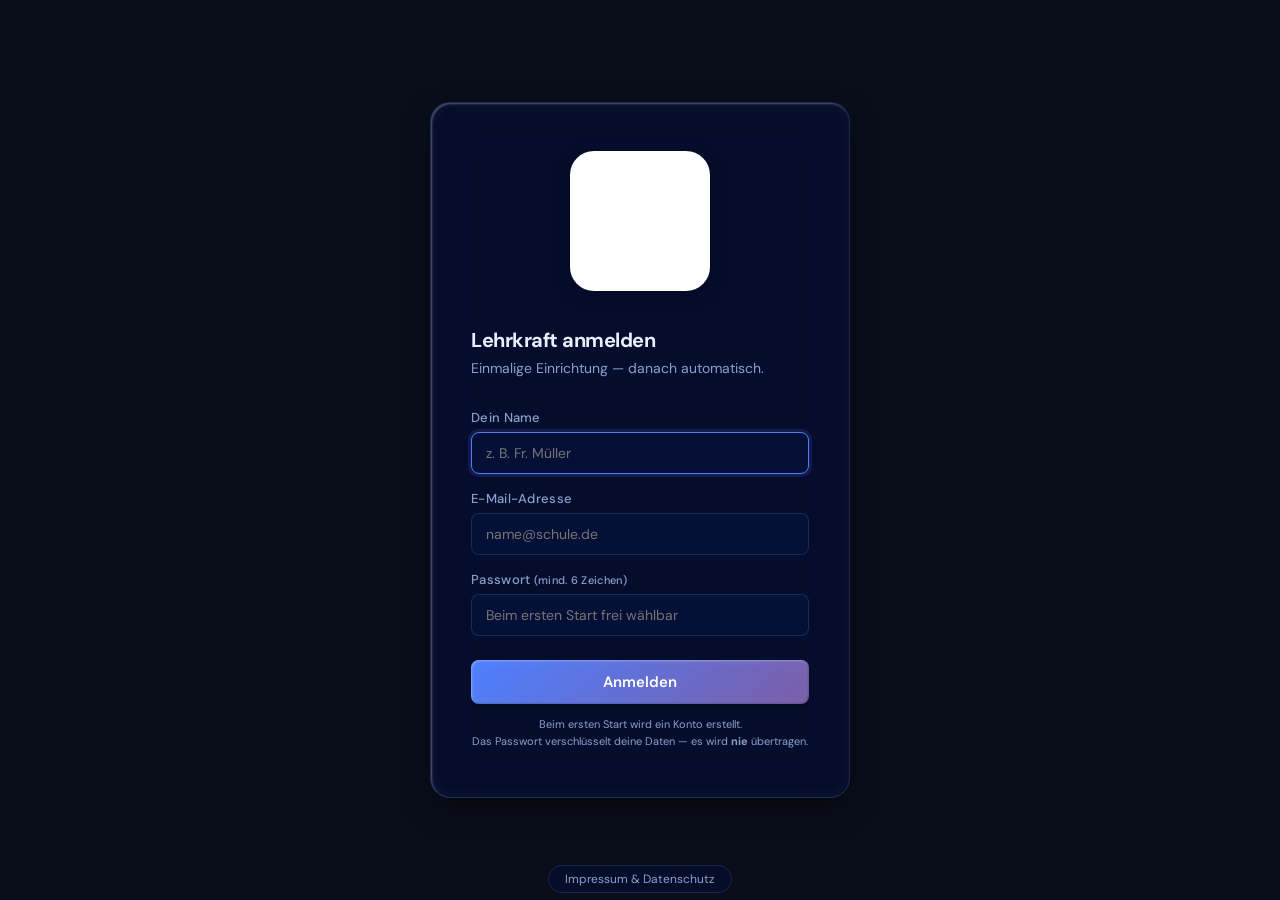
==== commit 44da132d: "Lehrer-Login: ein Passwort, PBKDF2-Split, INI automatisch in Firebase - Ein Passwort statt zwei:   H" ====
--- a/app.html
+++ b/app.html
@@ -100,7 +100,7 @@
   </div>
 </div>
 
-<!-- ── PROFIL-EINGABE LEHRER (erster Start) ──────────── -->
+<!-- ── LEHRER-LOGIN ───────────────────────────────────── -->
 <div id="auth-screen" style="display:none;">
   <div class="auth-box">
     <div class="auth-logo">
@@ -108,18 +108,25 @@
         <img src="images/logo.png" style="width:110px; height:110px; object-fit:contain;" alt="KanbanFluss" onerror="this.style.display='none';"/>
       </div>
     </div>
-    <div class="auth-title">Willkommen bei KanbanFluss</div>
-    <div class="auth-subtitle">Alle Daten bleiben lokal auf diesem Gerät.</div>
-    <div class="error-msg" id="profile-error"></div>
+    <div class="auth-title" style="font-size:20px;">Lehrkraft anmelden</div>
+    <div class="auth-subtitle">Einmalige Einrichtung — danach automatisch.</div>
+    <div class="error-msg" id="profile-error" style="min-height:18px; margin-bottom:4px;"></div>
     <div class="form-group">
       <label>Dein Name</label>
-      <input type="text" id="profile-name" placeholder="z. B. Max Mustermann" autocomplete="name"/>
-    </div>
-    <div class="form-group">
-      <label>Gruppe / Klasse <span style="color:var(--text-muted); font-size:11px;">(optional)</span></label>
-      <input type="text" id="profile-group" placeholder="z. B. 10b"/>
-    </div>
-    <button class="btn btn-primary" onclick="saveProfile()" style="width:100%; margin-top:8px;">Los geht's</button>
+      <input type="text" id="teacher-login-name" placeholder="z. B. Fr. Müller" autocomplete="name"/>
+    </div>
+    <div class="form-group">
+      <label>E-Mail-Adresse</label>
+      <input type="email" id="teacher-login-email" placeholder="name@schule.de" autocomplete="email"/>
+    </div>
+    <div class="form-group">
+      <label>Passwort <span style="color:var(--text-muted); font-size:11px;">(mind. 6 Zeichen)</span></label>
+      <input type="password" id="teacher-login-pw" placeholder="Beim ersten Start frei wählbar" autocomplete="current-password"/>
+    </div>
+    <button id="teacher-login-btn" class="btn btn-primary" onclick="teacherLogin()" style="width:100%; margin-top:8px;">Anmelden</button>
+    <div style="font-size:11px; color:var(--text-muted); margin-top:12px; text-align:center; line-height:1.5;">
+      Beim ersten Start wird ein Konto erstellt.<br>Das Passwort verschlüsselt deine Daten — es wird <strong>nie</strong> übertragen.
+    </div>
   </div>
 </div>
 
@@ -180,31 +187,34 @@
         <button class="sidebar-action-btn" onclick="openHelp()">
           <svg xmlns="http://www.w3.org/2000/svg" width="16" height="16" viewBox="0 0 24 24" fill="none" stroke="currentColor" stroke-width="2" stroke-linecap="round" stroke-linejoin="round"><path d="M2 3h6a4 4 0 0 1 4 4v14a3 3 0 0 0-3-3H2z"/><path d="M22 3h-6a4 4 0 0 0-4 4v14a3 3 0 0 1 3-3h7z"/></svg> Hilfe
         </button>
-        <button class="sidebar-action-btn" onclick="openAdminArea()" id="sidebar-admin-btn">
-          <svg xmlns="http://www.w3.org/2000/svg" width="16" height="16" viewBox="0 0 24 24" fill="none" stroke="currentColor" stroke-width="2" stroke-linecap="round" stroke-linejoin="round"><path d="M20 13c0 5-3.5 7.5-7.66 8.95a1 1 0 0 1-.67-.01C7.5 20.5 4 18 4 13V6a1 1 0 0 1 1-1c2 0 4.5-1.2 6.24-2.72a1.17 1.17 0 0 1 1.52 0C14.51 3.81 17 5 19 5a1 1 0 0 1 1 1z"/></svg> Admin
-        </button>
-        <button class="sidebar-action-btn" onclick="document.getElementById('modal-create-ini').style.display='flex'" id="sidebar-ini-btn">
-          🔑 Lehrer-INI erstellen
-        </button>
-        <button class="sidebar-action-btn" id="sidebar-load-ini-btn" onclick="loadTeacherIni()">
-          📂 INI laden
-        </button>
-        <!-- Lehrer: Firebase-Aktionen -->
-        <button class="sidebar-action-btn" id="sidebar-save-ini-btn" onclick="saveUpdatedIni()" style="display:none;">
-          💾 INI herunterladen
-        </button>
-        <button class="sidebar-action-btn" id="sidebar-firebase-btn" onclick="document.getElementById('modal-firebase-login').style.display='flex'" style="display:none;">
-          ☁️ Firebase verbinden
-        </button>
-        <button class="sidebar-action-btn" id="sidebar-get-boards-btn" onclick="loadStudentBoardsFromFirebase()" style="display:none;">
-          📥 Schülerboards abrufen
-        </button>
-        <button class="sidebar-action-btn" id="sidebar-return-firebase-btn" onclick="returnBoardViaFirebase()" style="display:none;">
-          📤 An Schüler zurückschicken
-        </button>
-        <button class="sidebar-action-btn" id="sidebar-return-to-student-btn" onclick="exportForStudent()" style="display:none;">
-          💾 Als Datei zurückgeben
-        </button>
+        <!-- Lehrer: 2-Spalten Icon-Grid -->
+        <div class="sidebar-icon-grid" id="sidebar-teacher-grid" style="display:none;">
+          <button class="sib" onclick="openAdminArea()" id="sidebar-admin-btn" title="Admin">
+            <svg width="18" height="18" viewBox="0 0 24 24" fill="none" stroke="currentColor" stroke-width="2" stroke-linecap="round" stroke-linejoin="round"><path d="M20 13c0 5-3.5 7.5-7.66 8.95a1 1 0 0 1-.67-.01C7.5 20.5 4 18 4 13V6a1 1 0 0 1 1-1c2 0 4.5-1.2 6.24-2.72a1.17 1.17 0 0 1 1.52 0C14.51 3.81 17 5 19 5a1 1 0 0 1 1 1z"/></svg>
+            <span>Admin</span>
+          </button>
+          <button class="sib" onclick="document.getElementById('modal-create-ini').style.display='flex'" id="sidebar-ini-btn" title="INI erstellen">
+            🔑<span>INI erstellen</span>
+          </button>
+          <button class="sib" onclick="loadTeacherIni()" id="sidebar-load-ini-btn" title="INI laden">
+            📂<span>INI laden</span>
+          </button>
+          <button class="sib" onclick="saveUpdatedIni()" id="sidebar-save-ini-btn" title="INI speichern">
+            💾<span>INI speichern</span>
+          </button>
+          <button class="sib" onclick="document.getElementById('modal-firebase-login').style.display='flex'" id="sidebar-firebase-btn" title="Firebase verbinden">
+            ☁️<span>Firebase</span>
+          </button>
+          <button class="sib" onclick="loadStudentBoardsFromFirebase()" id="sidebar-get-boards-btn" title="Schülerboards abrufen">
+            📥<span>Boards abrufen</span>
+          </button>
+          <button class="sib" onclick="returnBoardViaFirebase()" id="sidebar-return-firebase-btn" title="An Schüler zurückschicken">
+            📤<span>Zurückschicken</span>
+          </button>
+          <button class="sib" onclick="exportForStudent()" id="sidebar-return-to-student-btn" title="Als Datei zurückgeben">
+            🗂️<span>Als Datei</span>
+          </button>
+        </div>
         <!-- Schüler: Board senden -->
         <button class="sidebar-action-btn" id="sidebar-send-btn" onclick="sendBoardToTeacher()" style="display:none;">
           📤 An Lehrkraft senden
--- a/style.css
+++ b/style.css
@@ -1229,6 +1229,56 @@
   background: rgba(77,127,255,0.1);
   color: var(--text);
 }
+
+/* ── 2-Spalten Icon-Grid (Lehrer) ─────────────────────── */
+.sidebar-icon-grid {
+  display: grid;
+  grid-template-columns: 1fr 1fr;
+  gap: 6px;
+  padding: 6px 12px;
+}
+.sib {
+  position: relative;
+  display: flex;
+  flex-direction: column;
+  align-items: center;
+  justify-content: center;
+  gap: 4px;
+  padding: 10px 4px 6px;
+  background: rgba(255,255,255,0.04);
+  border: 1px solid rgba(255,255,255,0.08);
+  border-radius: 10px;
+  color: var(--text-muted);
+  font-size: 20px;
+  cursor: pointer;
+  transition: background 0.15s, border-color 0.15s, color 0.15s;
+  min-height: 56px;
+  overflow: visible;
+}
+.sib span {
+  font-size: 9px;
+  font-weight: 600;
+  letter-spacing: 0.03em;
+  text-transform: uppercase;
+  color: var(--text-muted);
+  opacity: 0;
+  transform: translateY(4px);
+  transition: opacity 0.15s, transform 0.15s;
+  white-space: nowrap;
+  max-width: 100%;
+  overflow: hidden;
+  text-overflow: ellipsis;
+}
+.sib:hover {
+  background: rgba(77,127,255,0.12);
+  border-color: rgba(77,127,255,0.3);
+  color: var(--text);
+}
+.sib:hover span {
+  opacity: 1;
+  transform: translateY(0);
+}
+
 .sidebar-logout:hover {
   color: var(--danger) !important;
   background: rgba(240,82,82,0.08) !important;
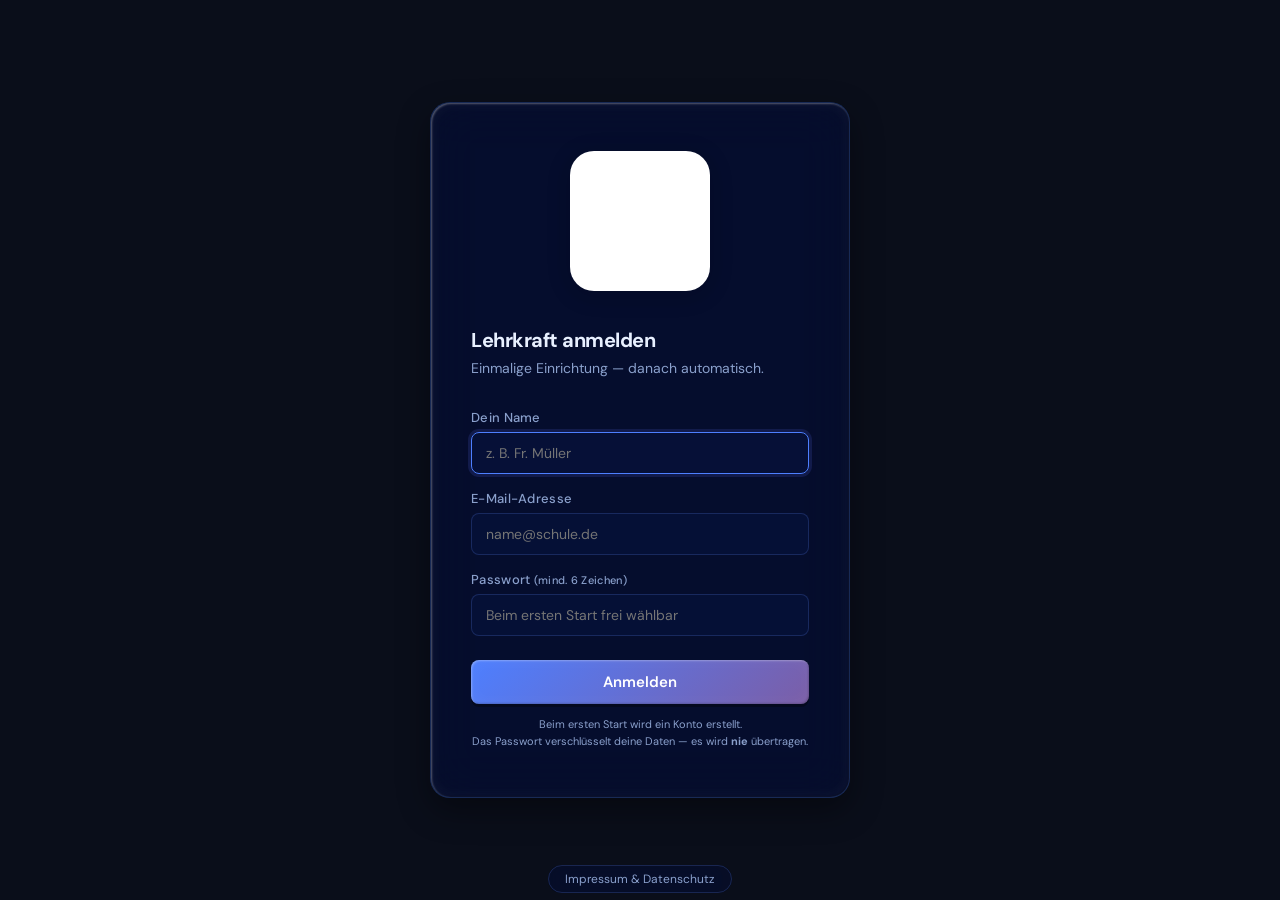
==== commit 7310804c: "Schüler-Login: normales Login-Formular, INI nur einmalig, Auto-Config aus Firebase - Schüler sieht i" ====
--- a/app.html
+++ b/app.html
@@ -38,64 +38,68 @@
 
 <!-- ── SCHÜLER-LOGIN-SCREEN ───────────────────────────── -->
 <div id="student-auth-screen" style="display:none; position:fixed; inset:0; background:var(--bg-body); z-index:900; align-items:center; justify-content:center; padding:20px;">
-  <div class="auth-box" style="max-width:420px;">
+  <div class="auth-box" style="max-width:400px;">
     <div class="auth-logo">
       <div style="background:#ffffff; border-radius:24px; width:100px; height:100px; display:flex; align-items:center; justify-content:center; box-shadow:0 4px 24px rgba(0,0,0,0.15);">
         <img src="images/logo.png" style="width:78px; height:78px; object-fit:contain;" alt="KanbanFluss" onerror="this.style.display='none';"/>
       </div>
     </div>
 
-    <!-- Schritt 1: INI-Datei hochladen -->
-    <div id="student-step-teacher" style="display:none;">
-      <div class="auth-title" style="font-size:20px;">Lehrer-Datei laden</div>
-      <div class="auth-subtitle" style="margin-bottom:20px;">Dein Lehrer hat dir eine <strong>.ini-Datei</strong> gegeben. Lade sie hier hoch:</div>
-      <input type="file" id="ini-file-input" accept=".ini,.json" style="display:none;" onchange="loadIniFromFile(event)"/>
-      <button class="btn btn-primary" onclick="document.getElementById('ini-file-input').click()" style="width:100%; padding:14px; font-size:15px;">
-        📂 INI-Datei auswählen
-      </button>
-      <div id="ini-load-error" style="color:#ef4444; font-size:13px; margin-top:12px; min-height:18px;"></div>
-      <div style="font-size:12px; color:var(--text-muted); margin-top:16px; line-height:1.5; text-align:center;">
-        Noch keine INI-Datei? Bitte deinen Lehrer, eine zu erstellen.
-      </div>
-    </div>
-
-    <!-- Schritt 2: Name + Passwort -->
+    <!-- Standard-Login (immer sichtbar zuerst) -->
+    <div id="student-step-login">
+      <div class="auth-title" style="font-size:20px;">Anmelden</div>
+      <div id="student-login-error" style="color:#ef4444; font-size:13px; min-height:18px; margin-bottom:4px;"></div>
+      <div class="form-group">
+        <label>Deine Kennung</label>
+        <input type="text" id="student-login-id" placeholder="Vorname oder E-Mail" autocomplete="username"/>
+      </div>
+      <div class="form-group">
+        <label>Passwort</label>
+        <input type="password" id="student-login-pw" placeholder="Dein Passwort" autocomplete="current-password"/>
+      </div>
+      <button id="student-login-submit" class="btn btn-primary" onclick="submitStudentLogin()" style="width:100%; margin-top:4px;">Anmelden</button>
+      <div style="text-align:center; margin-top:16px;">
+        <button onclick="showStudentRegister()" style="background:none; border:none; color:var(--text-muted); font-size:13px; cursor:pointer; text-decoration:underline;">
+          Neu hier oder Lehrerwechsel?
+        </button>
+      </div>
+    </div>
+
+    <!-- Erstanmeldung / Lehrerwechsel -->
     <div id="student-step-register" style="display:none;">
-      <div class="auth-title" style="font-size:20px;">Anmelden</div>
-      <div style="font-size:13px; color:var(--text-muted); margin-bottom:4px;">Lehrer: <strong id="student-teacher-label" style="color:var(--text);"></strong></div>
-      <input type="hidden" id="student-teacher-hidden"/>
-      <div style="background:rgba(239,68,68,0.1); border:1px solid rgba(239,68,68,0.3); border-radius:8px; padding:10px 12px; font-size:12px; color:#ef4444; margin:12px 0; line-height:1.5;">
-        ⚠️ <strong>Merke dir dein Passwort!</strong> Ohne es kannst du deine gespeicherten Daten nicht mehr öffnen.
-      </div>
+      <div class="auth-title" style="font-size:20px;">Konto einrichten</div>
+      <div class="auth-subtitle" style="margin-bottom:12px;">Einmalig — danach reichen Kennung + Passwort.</div>
+      <div id="student-reg-error" style="color:#ef4444; font-size:13px; min-height:18px; margin-bottom:4px;"></div>
       <div class="form-group">
         <label>Dein Name</label>
         <input type="text" id="student-reg-name" placeholder="Vor- und Nachname" autocomplete="name"/>
       </div>
       <div class="form-group">
-        <label>Passwort wählen</label>
-        <input type="password" id="student-reg-pw" placeholder="Mindestens 4 Zeichen"/>
+        <label>Deine Kennung <span style="color:var(--text-muted); font-size:11px;">(E-Mail oder selbst gewählt)</span></label>
+        <input type="text" id="student-reg-id" placeholder="Wird nur lokal genutzt" autocomplete="username"/>
+      </div>
+      <div class="form-group">
+        <label>Passwort <span style="color:var(--text-muted); font-size:11px;">(mind. 4 Zeichen)</span></label>
+        <input type="password" id="student-reg-pw" autocomplete="new-password"/>
       </div>
       <div class="form-group">
         <label>Passwort bestätigen</label>
-        <input type="password" id="student-reg-pw2" placeholder="Passwort wiederholen"/>
-      </div>
-      <div id="student-reg-error" style="color:#ef4444; font-size:13px; min-height:18px; margin-bottom:8px;"></div>
-      <button id="student-reg-submit" class="btn btn-primary" onclick="submitStudentRegister()" style="width:100%;">Anmelden</button>
-      <button class="btn" onclick="showTeacherSelection ? showTeacherSelection() : location.reload()" style="width:100%; margin-top:8px; background:transparent; border:1px solid var(--border);">← Anderen Lehrer wählen</button>
-    </div>
-
-    <!-- Schritt 3: Wiederkehrender Schüler -->
-    <div id="student-step-login" style="display:none;">
-      <div class="auth-title" style="font-size:20px;">Willkommen zurück!</div>
-      <div style="font-size:14px; color:var(--text); margin-bottom:4px;">👤 <strong id="student-login-username"></strong></div>
-      <div style="font-size:13px; color:var(--text-muted); margin-bottom:16px;">Lehrer: <strong id="student-login-teacher" style="color:var(--text);"></strong></div>
+        <input type="password" id="student-reg-pw2" autocomplete="new-password"/>
+      </div>
       <div class="form-group">
-        <label>Dein Passwort</label>
-        <input type="password" id="student-login-pw" placeholder="Passwort eingeben"/>
-      </div>
-      <div id="student-login-error" style="color:#ef4444; font-size:13px; min-height:18px; margin-bottom:8px;"></div>
-      <button id="student-login-submit" class="btn btn-primary" onclick="submitStudentLogin()" style="width:100%;">Anmelden</button>
-      <button class="btn" onclick="resetStudentAuth()" style="width:100%; margin-top:8px; background:transparent; border:1px solid var(--border); font-size:12px; opacity:0.7;">Anderen Lehrer wählen / Neu anmelden</button>
+        <label>INI-Datei deines Lehrers</label>
+        <input type="file" id="ini-file-input" accept=".ini,.json" style="display:none;" onchange="loadIniFromFile(event)"/>
+        <button class="btn" onclick="document.getElementById('ini-file-input').click()" style="width:100%; background:rgba(255,255,255,0.05); border:1px dashed var(--border);">
+          📂 INI-Datei auswählen
+        </button>
+        <div id="ini-load-status" style="font-size:12px; color:#4ade80; margin-top:6px; min-height:16px;"></div>
+      </div>
+      <button id="student-reg-submit" class="btn btn-primary" onclick="submitStudentRegister()" style="width:100%;">Konto erstellen</button>
+      <div style="text-align:center; margin-top:12px;">
+        <button onclick="showStudentLogin()" style="background:none; border:none; color:var(--text-muted); font-size:13px; cursor:pointer; text-decoration:underline;">
+          ← Zurück zum Login
+        </button>
+      </div>
     </div>
   </div>
 </div>
@@ -201,9 +205,6 @@
           </button>
           <button class="sib" onclick="saveUpdatedIni()" id="sidebar-save-ini-btn" title="INI speichern">
             💾<span>INI speichern</span>
-          </button>
-          <button class="sib" onclick="document.getElementById('modal-firebase-login').style.display='flex'" id="sidebar-firebase-btn" title="Firebase verbinden">
-            ☁️<span>Firebase</span>
           </button>
           <button class="sib" onclick="loadStudentBoardsFromFirebase()" id="sidebar-get-boards-btn" title="Schülerboards abrufen">
             📥<span>Boards abrufen</span>
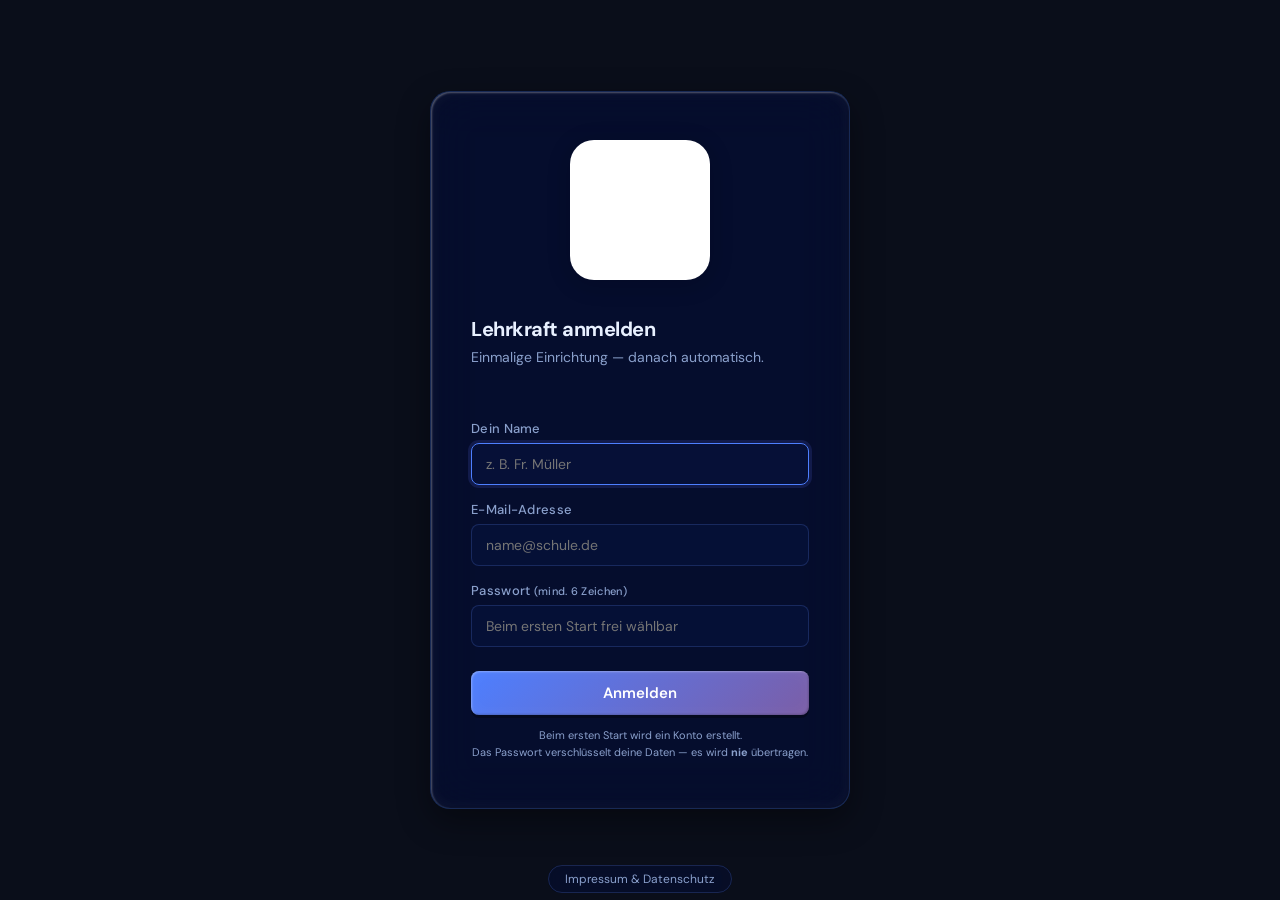
==== commit 32756aba: "Fix Login: unsichtbarer Fehler, fehlende Storage-Regeln, fbIniExists - profile-error: .error-msg-Kla" ====
--- a/app.html
+++ b/app.html
@@ -89,7 +89,7 @@
       <div class="form-group">
         <label>INI-Datei deines Lehrers</label>
         <input type="file" id="ini-file-input" accept=".ini,.json" style="display:none;" onchange="loadIniFromFile(event)"/>
-        <button class="btn" onclick="document.getElementById('ini-file-input').click()" style="width:100%; background:rgba(255,255,255,0.05); border:1px dashed var(--border);">
+        <button class="btn" onclick="document.getElementById('ini-file-input').click()" style="width:100%; background:rgba(77,127,255,0.15); border:1px solid rgba(77,127,255,0.5); color:var(--text); font-weight:600;">
           📂 INI-Datei auswählen
         </button>
         <div id="ini-load-status" style="font-size:12px; color:#4ade80; margin-top:6px; min-height:16px;"></div>
@@ -114,7 +114,7 @@
     </div>
     <div class="auth-title" style="font-size:20px;">Lehrkraft anmelden</div>
     <div class="auth-subtitle">Einmalige Einrichtung — danach automatisch.</div>
-    <div class="error-msg" id="profile-error" style="min-height:18px; margin-bottom:4px;"></div>
+    <div id="profile-error" style="color:#ef4444; font-size:13px; min-height:18px; margin-bottom:4px;"></div>
     <div class="form-group">
       <label>Dein Name</label>
       <input type="text" id="teacher-login-name" placeholder="z. B. Fr. Müller" autocomplete="name"/>
@@ -191,31 +191,6 @@
         <button class="sidebar-action-btn" onclick="openHelp()">
           <svg xmlns="http://www.w3.org/2000/svg" width="16" height="16" viewBox="0 0 24 24" fill="none" stroke="currentColor" stroke-width="2" stroke-linecap="round" stroke-linejoin="round"><path d="M2 3h6a4 4 0 0 1 4 4v14a3 3 0 0 0-3-3H2z"/><path d="M22 3h-6a4 4 0 0 0-4 4v14a3 3 0 0 1 3-3h7z"/></svg> Hilfe
         </button>
-        <!-- Lehrer: 2-Spalten Icon-Grid -->
-        <div class="sidebar-icon-grid" id="sidebar-teacher-grid" style="display:none;">
-          <button class="sib" onclick="openAdminArea()" id="sidebar-admin-btn" title="Admin">
-            <svg width="18" height="18" viewBox="0 0 24 24" fill="none" stroke="currentColor" stroke-width="2" stroke-linecap="round" stroke-linejoin="round"><path d="M20 13c0 5-3.5 7.5-7.66 8.95a1 1 0 0 1-.67-.01C7.5 20.5 4 18 4 13V6a1 1 0 0 1 1-1c2 0 4.5-1.2 6.24-2.72a1.17 1.17 0 0 1 1.52 0C14.51 3.81 17 5 19 5a1 1 0 0 1 1 1z"/></svg>
-            <span>Admin</span>
-          </button>
-          <button class="sib" onclick="document.getElementById('modal-create-ini').style.display='flex'" id="sidebar-ini-btn" title="INI erstellen">
-            🔑<span>INI erstellen</span>
-          </button>
-          <button class="sib" onclick="loadTeacherIni()" id="sidebar-load-ini-btn" title="INI laden">
-            📂<span>INI laden</span>
-          </button>
-          <button class="sib" onclick="saveUpdatedIni()" id="sidebar-save-ini-btn" title="INI speichern">
-            💾<span>INI speichern</span>
-          </button>
-          <button class="sib" onclick="loadStudentBoardsFromFirebase()" id="sidebar-get-boards-btn" title="Schülerboards abrufen">
-            📥<span>Boards abrufen</span>
-          </button>
-          <button class="sib" onclick="returnBoardViaFirebase()" id="sidebar-return-firebase-btn" title="An Schüler zurückschicken">
-            📤<span>Zurückschicken</span>
-          </button>
-          <button class="sib" onclick="exportForStudent()" id="sidebar-return-to-student-btn" title="Als Datei zurückgeben">
-            🗂️<span>Als Datei</span>
-          </button>
-        </div>
         <!-- Schüler: Board senden -->
         <button class="sidebar-action-btn" id="sidebar-send-btn" onclick="sendBoardToTeacher()" style="display:none;">
           📤 An Lehrkraft senden
@@ -236,6 +211,30 @@
           ← Abmelden
         </button>
       </div>
+    </div>
+
+    <!-- ── RECHTE LEISTE (Lehrer-Aktionen) ───────────────── -->
+    <div id="right-panel" style="display:none;">
+      <button class="rpb" onclick="openAdminArea()" title="Admin">
+        <svg width="20" height="20" viewBox="0 0 24 24" fill="none" stroke="currentColor" stroke-width="2" stroke-linecap="round" stroke-linejoin="round"><path d="M20 13c0 5-3.5 7.5-7.66 8.95a1 1 0 0 1-.67-.01C7.5 20.5 4 18 4 13V6a1 1 0 0 1 1-1c2 0 4.5-1.2 6.24-2.72a1.17 1.17 0 0 1 1.52 0C14.51 3.81 17 5 19 5a1 1 0 0 1 1 1z"/></svg>
+        <span>Admin</span>
+      </button>
+      <button class="rpb" onclick="document.getElementById('modal-create-ini').style.display='flex'" title="INI erstellen">
+        🔑<span>INI&nbsp;erstellen</span>
+      </button>
+      <button class="rpb" onclick="saveUpdatedIni()" title="Schüler-INI speichern">
+        💾<span>INI&nbsp;speichern</span>
+      </button>
+      <div class="rp-divider"></div>
+      <button class="rpb" onclick="loadStudentBoardsFromFirebase()" title="Schülerboards abrufen">
+        📥<span>Boards&nbsp;abrufen</span>
+      </button>
+      <button class="rpb" onclick="returnBoardViaFirebase()" title="An Schüler zurückschicken">
+        📤<span>Zurückschicken</span>
+      </button>
+      <button class="rpb" onclick="exportForStudent()" title="Als Datei zurückgeben">
+        🗂️<span>Als&nbsp;Datei</span>
+      </button>
     </div>
 
     <div class="board-area" id="board-area">
--- a/style.css
+++ b/style.css
@@ -2305,3 +2305,82 @@
   border-top: none !important;
   margin-bottom: 16px !important; /* <--- NEU: Mehr Abstand zur nächsten Karte */
 }
+
+/* ── RECHTE LEHRER-LEISTE ───────────────────────────────── */
+#right-panel {
+  position: fixed;
+  top: 0;
+  right: 0;
+  width: 64px;
+  height: 100vh;
+  background: var(--surface, #1e1e2e);
+  border-left: 1px solid var(--border, rgba(255,255,255,0.08));
+  display: flex;
+  flex-direction: column;
+  align-items: center;
+  padding: 12px 0;
+  gap: 4px;
+  z-index: 90;
+  overflow: visible;
+}
+
+.rp-divider {
+  width: 36px;
+  height: 1px;
+  background: var(--border, rgba(255,255,255,0.1));
+  margin: 6px 0;
+  flex-shrink: 0;
+}
+
+.rpb {
+  position: relative;
+  width: 44px;
+  height: 44px;
+  border-radius: 10px;
+  background: transparent;
+  border: none;
+  cursor: pointer;
+  display: flex;
+  flex-direction: column;
+  align-items: center;
+  justify-content: center;
+  gap: 2px;
+  color: var(--text-muted, #9ca3af);
+  font-size: 18px;
+  transition: background 0.15s, color 0.15s;
+  flex-shrink: 0;
+}
+
+.rpb:hover {
+  background: var(--surface2, rgba(255,255,255,0.07));
+  color: var(--text, #e5e7eb);
+}
+
+/* Tooltip-Label erscheint links beim Hover */
+.rpb span {
+  position: absolute;
+  right: calc(100% + 10px);
+  top: 50%;
+  transform: translateY(-50%);
+  background: var(--surface, #1e1e2e);
+  border: 1px solid var(--border, rgba(255,255,255,0.12));
+  border-radius: 6px;
+  padding: 4px 10px;
+  font-size: 12px;
+  font-weight: 500;
+  white-space: nowrap;
+  color: var(--text, #e5e7eb);
+  pointer-events: none;
+  opacity: 0;
+  transition: opacity 0.15s;
+  box-shadow: 0 2px 8px rgba(0,0,0,0.35);
+}
+
+.rpb:hover span {
+  opacity: 1;
+}
+
+/* Board-Bereich Abstand wenn rechte Leiste sichtbar ist */
+.has-right-panel .board-area {
+  padding-right: 72px;
+}
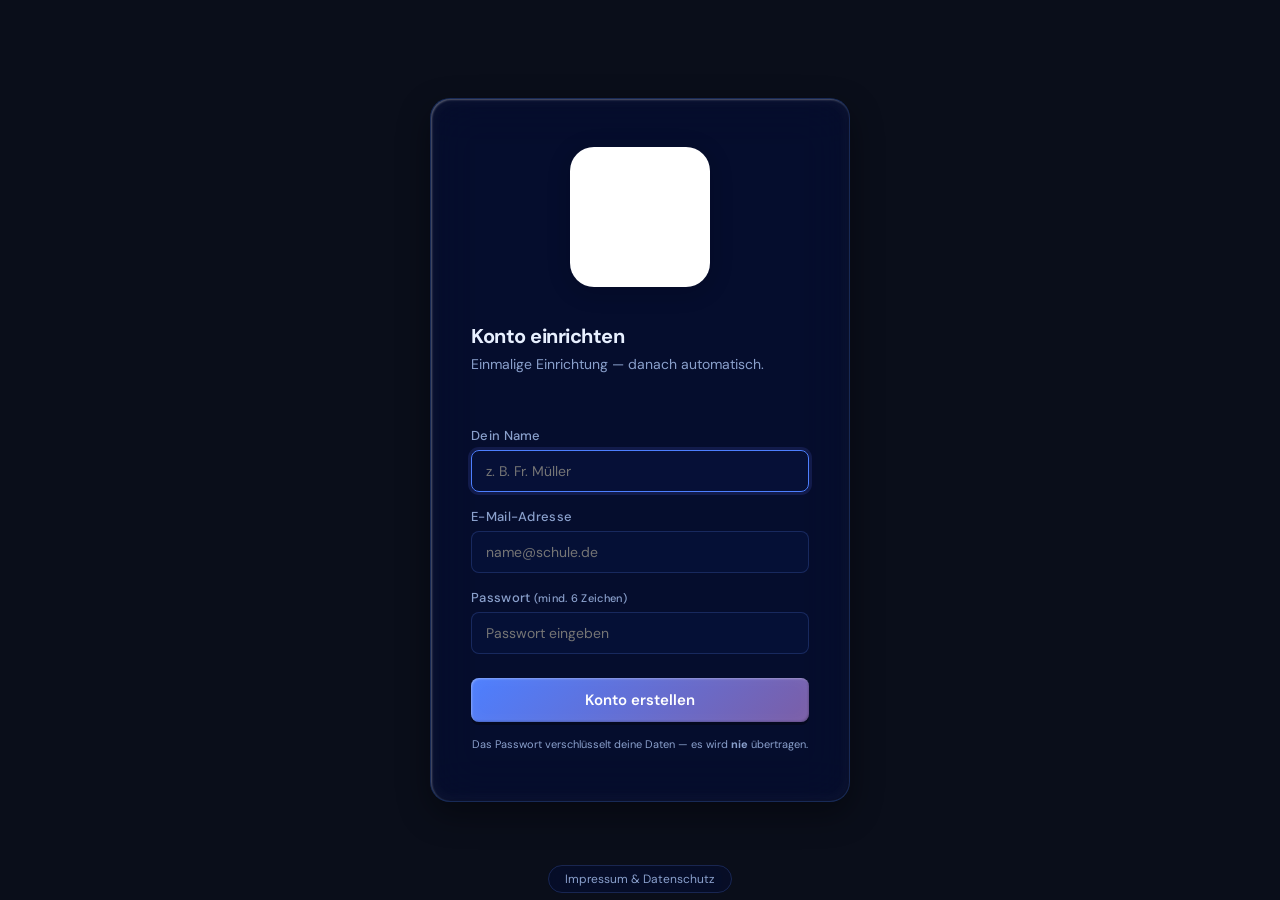
==== commit 45ccf962: "Lehrer-Login: Erst- vs. Wiederanmeldung unterscheiden - Wiederanmeldung: Nur Passwort-Feld sichtbar," ====
--- a/app.html
+++ b/app.html
@@ -112,24 +112,29 @@
         <img src="images/logo.png" style="width:110px; height:110px; object-fit:contain;" alt="KanbanFluss" onerror="this.style.display='none';"/>
       </div>
     </div>
-    <div class="auth-title" style="font-size:20px;">Lehrkraft anmelden</div>
-    <div class="auth-subtitle">Einmalige Einrichtung — danach automatisch.</div>
+    <div id="teacher-auth-title" class="auth-title" style="font-size:20px;">Konto einrichten</div>
+    <div id="teacher-auth-subtitle" class="auth-subtitle">Einmalige Einrichtung — danach automatisch.</div>
     <div id="profile-error" style="color:#ef4444; font-size:13px; min-height:18px; margin-bottom:4px;"></div>
-    <div class="form-group">
+    <div id="teacher-name-group" class="form-group">
       <label>Dein Name</label>
       <input type="text" id="teacher-login-name" placeholder="z. B. Fr. Müller" autocomplete="name"/>
     </div>
-    <div class="form-group">
+    <div id="teacher-email-group" class="form-group">
       <label>E-Mail-Adresse</label>
       <input type="email" id="teacher-login-email" placeholder="name@schule.de" autocomplete="email"/>
     </div>
     <div class="form-group">
       <label>Passwort <span style="color:var(--text-muted); font-size:11px;">(mind. 6 Zeichen)</span></label>
-      <input type="password" id="teacher-login-pw" placeholder="Beim ersten Start frei wählbar" autocomplete="current-password"/>
-    </div>
-    <button id="teacher-login-btn" class="btn btn-primary" onclick="teacherLogin()" style="width:100%; margin-top:8px;">Anmelden</button>
-    <div style="font-size:11px; color:var(--text-muted); margin-top:12px; text-align:center; line-height:1.5;">
-      Beim ersten Start wird ein Konto erstellt.<br>Das Passwort verschlüsselt deine Daten — es wird <strong>nie</strong> übertragen.
+      <input type="password" id="teacher-login-pw" placeholder="Passwort eingeben" autocomplete="current-password"/>
+    </div>
+    <button id="teacher-login-btn" class="btn btn-primary" onclick="teacherLogin()" style="width:100%; margin-top:8px;">Konto erstellen</button>
+    <div style="text-align:center; margin-top:14px;">
+      <button id="teacher-switch-link" onclick="showTeacherRegister()" style="display:none; background:none; border:none; color:var(--text-muted); font-size:13px; cursor:pointer; text-decoration:underline;">
+        Anderes Konto / Neu einrichten
+      </button>
+    </div>
+    <div style="font-size:11px; color:var(--text-muted); margin-top:10px; text-align:center; line-height:1.5;">
+      Das Passwort verschlüsselt deine Daten — es wird <strong>nie</strong> übertragen.
     </div>
   </div>
 </div>
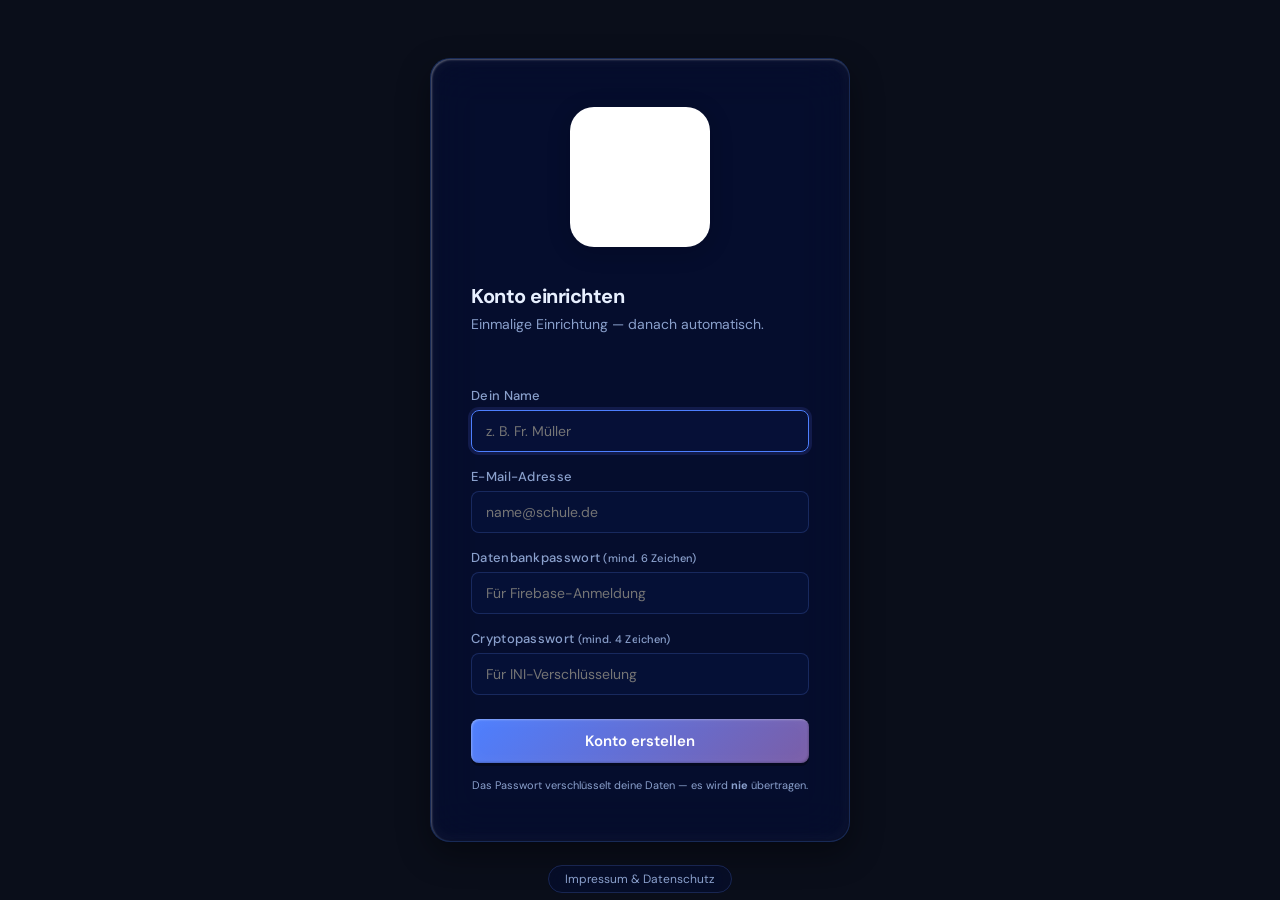
==== commit b993e979: "Zwei-Passwort-System: Datenbankpasswort + Cryptopasswort getrennt Lehrer: - Login fragt jetzt expliz" ====
--- a/app.html
+++ b/app.html
@@ -44,62 +44,32 @@
         <img src="images/logo.png" style="width:78px; height:78px; object-fit:contain;" alt="KanbanFluss" onerror="this.style.display='none';"/>
       </div>
     </div>
-
-    <!-- Standard-Login (immer sichtbar zuerst) -->
-    <div id="student-step-login">
-      <div class="auth-title" style="font-size:20px;">Anmelden</div>
-      <div id="student-login-error" style="color:#ef4444; font-size:13px; min-height:18px; margin-bottom:4px;"></div>
-      <div class="form-group">
-        <label>Deine Kennung</label>
-        <input type="text" id="student-login-id" placeholder="Vorname oder E-Mail" autocomplete="username"/>
-      </div>
-      <div class="form-group">
-        <label>Passwort</label>
-        <input type="password" id="student-login-pw" placeholder="Dein Passwort" autocomplete="current-password"/>
-      </div>
-      <button id="student-login-submit" class="btn btn-primary" onclick="submitStudentLogin()" style="width:100%; margin-top:4px;">Anmelden</button>
-      <div style="text-align:center; margin-top:16px;">
-        <button onclick="showStudentRegister()" style="background:none; border:none; color:var(--text-muted); font-size:13px; cursor:pointer; text-decoration:underline;">
-          Neu hier oder Lehrerwechsel?
-        </button>
-      </div>
-    </div>
-
-    <!-- Erstanmeldung / Lehrerwechsel -->
-    <div id="student-step-register" style="display:none;">
-      <div class="auth-title" style="font-size:20px;">Konto einrichten</div>
-      <div class="auth-subtitle" style="margin-bottom:12px;">Einmalig — danach reichen Kennung + Passwort.</div>
-      <div id="student-reg-error" style="color:#ef4444; font-size:13px; min-height:18px; margin-bottom:4px;"></div>
-      <div class="form-group">
-        <label>Dein Name</label>
-        <input type="text" id="student-reg-name" placeholder="Vor- und Nachname" autocomplete="name"/>
-      </div>
-      <div class="form-group">
-        <label>Deine Kennung <span style="color:var(--text-muted); font-size:11px;">(E-Mail oder selbst gewählt)</span></label>
-        <input type="text" id="student-reg-id" placeholder="Wird nur lokal genutzt" autocomplete="username"/>
-      </div>
-      <div class="form-group">
-        <label>Passwort <span style="color:var(--text-muted); font-size:11px;">(mind. 4 Zeichen)</span></label>
-        <input type="password" id="student-reg-pw" autocomplete="new-password"/>
-      </div>
-      <div class="form-group">
-        <label>Passwort bestätigen</label>
-        <input type="password" id="student-reg-pw2" autocomplete="new-password"/>
-      </div>
-      <div class="form-group">
-        <label>INI-Datei deines Lehrers</label>
-        <input type="file" id="ini-file-input" accept=".ini,.json" style="display:none;" onchange="loadIniFromFile(event)"/>
-        <button class="btn" onclick="document.getElementById('ini-file-input').click()" style="width:100%; background:rgba(77,127,255,0.15); border:1px solid rgba(77,127,255,0.5); color:var(--text); font-weight:600;">
-          📂 INI-Datei auswählen
-        </button>
-        <div id="ini-load-status" style="font-size:12px; color:#4ade80; margin-top:6px; min-height:16px;"></div>
-      </div>
-      <button id="student-reg-submit" class="btn btn-primary" onclick="submitStudentRegister()" style="width:100%;">Konto erstellen</button>
-      <div style="text-align:center; margin-top:12px;">
-        <button onclick="showStudentLogin()" style="background:none; border:none; color:var(--text-muted); font-size:13px; cursor:pointer; text-decoration:underline;">
-          ← Zurück zum Login
-        </button>
-      </div>
+    <div class="auth-title" style="font-size:20px;">Schüler-Anmeldung</div>
+    <div id="student-login-error" style="color:#ef4444; font-size:13px; min-height:18px; margin-bottom:4px;"></div>
+
+    <div class="form-group">
+      <label>Deine Kennung</label>
+      <input type="text" id="student-login-id" placeholder="Vorname oder selbst gewählt" autocomplete="username"/>
+    </div>
+    <div class="form-group">
+      <label>INI-Datei des Lehrers</label>
+      <input type="file" id="student-ini-input" accept=".ini,.json" style="display:none;" onchange="loadStudentIni(event)"/>
+      <button class="btn" onclick="document.getElementById('student-ini-input').click()" style="width:100%; background:rgba(77,127,255,0.15); border:1px solid rgba(77,127,255,0.5); color:var(--text); font-weight:600;">
+        📂 INI-Datei auswählen
+      </button>
+      <div id="student-ini-status" style="font-size:12px; color:#4ade80; margin-top:6px; min-height:16px;"></div>
+    </div>
+    <div class="form-group">
+      <label>Datenbankpasswort</label>
+      <input type="password" id="student-login-dbpw" placeholder="Für die Datenbank" autocomplete="new-password"/>
+    </div>
+    <div class="form-group">
+      <label>Cryptopasswort</label>
+      <input type="password" id="student-login-cryptopw" placeholder="Für deine Verschlüsselung" autocomplete="new-password"/>
+    </div>
+    <button id="student-login-submit" class="btn btn-primary" onclick="submitStudentLogin()" style="width:100%; margin-top:4px;">Anmelden</button>
+    <div style="font-size:11px; color:var(--text-muted); margin-top:12px; text-align:center; line-height:1.5;">
+      Beide Passwörter werden bei jedem Login benötigt.<br>Das Cryptopasswort verlässt niemals das Gerät.
     </div>
   </div>
 </div>
@@ -124,8 +94,12 @@
       <input type="email" id="teacher-login-email" placeholder="name@schule.de" autocomplete="email"/>
     </div>
     <div class="form-group">
-      <label>Passwort <span style="color:var(--text-muted); font-size:11px;">(mind. 6 Zeichen)</span></label>
-      <input type="password" id="teacher-login-pw" placeholder="Passwort eingeben" autocomplete="current-password"/>
+      <label>Datenbankpasswort <span style="color:var(--text-muted); font-size:11px;">(mind. 6 Zeichen)</span></label>
+      <input type="password" id="teacher-login-dbpw" placeholder="Für Firebase-Anmeldung" autocomplete="current-password"/>
+    </div>
+    <div class="form-group">
+      <label>Cryptopasswort <span style="color:var(--text-muted); font-size:11px;">(mind. 4 Zeichen)</span></label>
+      <input type="password" id="teacher-login-cryptopw" placeholder="Für INI-Verschlüsselung" autocomplete="new-password"/>
     </div>
     <button id="teacher-login-btn" class="btn btn-primary" onclick="teacherLogin()" style="width:100%; margin-top:8px;">Konto erstellen</button>
     <div style="text-align:center; margin-top:14px;">
@@ -227,6 +201,9 @@
       <button class="rpb" onclick="document.getElementById('modal-create-ini').style.display='flex'" title="INI erstellen">
         🔑<span>INI&nbsp;erstellen</span>
       </button>
+      <button class="rpb" onclick="loadTeacherIni()" title="Eigene INI laden">
+        📂<span>INI&nbsp;laden</span>
+      </button>
       <button class="rpb" onclick="saveUpdatedIni()" title="Schüler-INI speichern">
         💾<span>INI&nbsp;speichern</span>
       </button>
@@ -919,23 +896,14 @@
     <button class="modal-close-btn" onclick="closeModal('modal-create-ini')">✕</button>
     <div class="modal-title">🔑 Lehrer-INI-Datei erstellen</div>
     <div style="font-size:13px; color:var(--text-muted); margin-bottom:16px; line-height:1.5;">
-      Erstellt ein Schlüsselpaar. Schüler können mit der INI-Datei ihre Daten für dich verschlüsseln.<br>
-      Du öffnest Schülerdaten mit deinem Masterpasswort.
+      Erstellt ein RSA-Schlüsselpaar. Das <strong>Cryptopasswort</strong> aus deiner Anmeldung wird automatisch verwendet.
     </div>
     <div class="form-group">
       <label>Dein Name (erscheint für Schüler)</label>
       <input type="text" id="ini-teacher-name" class="settings-input" style="width:100%;" placeholder="z. B. Fr. Müller"/>
     </div>
-    <div class="form-group" style="margin-top:12px;">
-      <label>Masterpasswort</label>
-      <input type="password" id="ini-master-pw" class="settings-input" style="width:100%;" placeholder="Mindestens 6 Zeichen"/>
-    </div>
-    <div class="form-group" style="margin-top:12px;">
-      <label>Masterpasswort bestätigen</label>
-      <input type="password" id="ini-master-pw2" class="settings-input" style="width:100%;" placeholder="Passwort wiederholen"/>
-    </div>
-    <div style="background:rgba(239,68,68,0.1); border:1px solid rgba(239,68,68,0.3); border-radius:8px; padding:10px 12px; font-size:12px; color:#ef4444; margin:12px 0; line-height:1.5;">
-      ⚠️ <strong>Masterpasswort sicher aufbewahren!</strong> Ohne es können Schülerdaten nicht mehr entschlüsselt werden.
+    <div style="background:rgba(99,102,241,0.1); border:1px solid rgba(99,102,241,0.3); border-radius:8px; padding:10px 12px; font-size:12px; color:#a5b4fc; margin:12px 0; line-height:1.5;">
+      🔑 Die INI wird mit dem Cryptopasswort verschlüsselt, das du beim Anmelden eingegeben hast.
     </div>
     <div id="ini-create-error" style="color:#ef4444; font-size:13px; min-height:18px;"></div>
     <div style="display:flex; gap:8px; margin-top:16px; justify-content:flex-end;">
